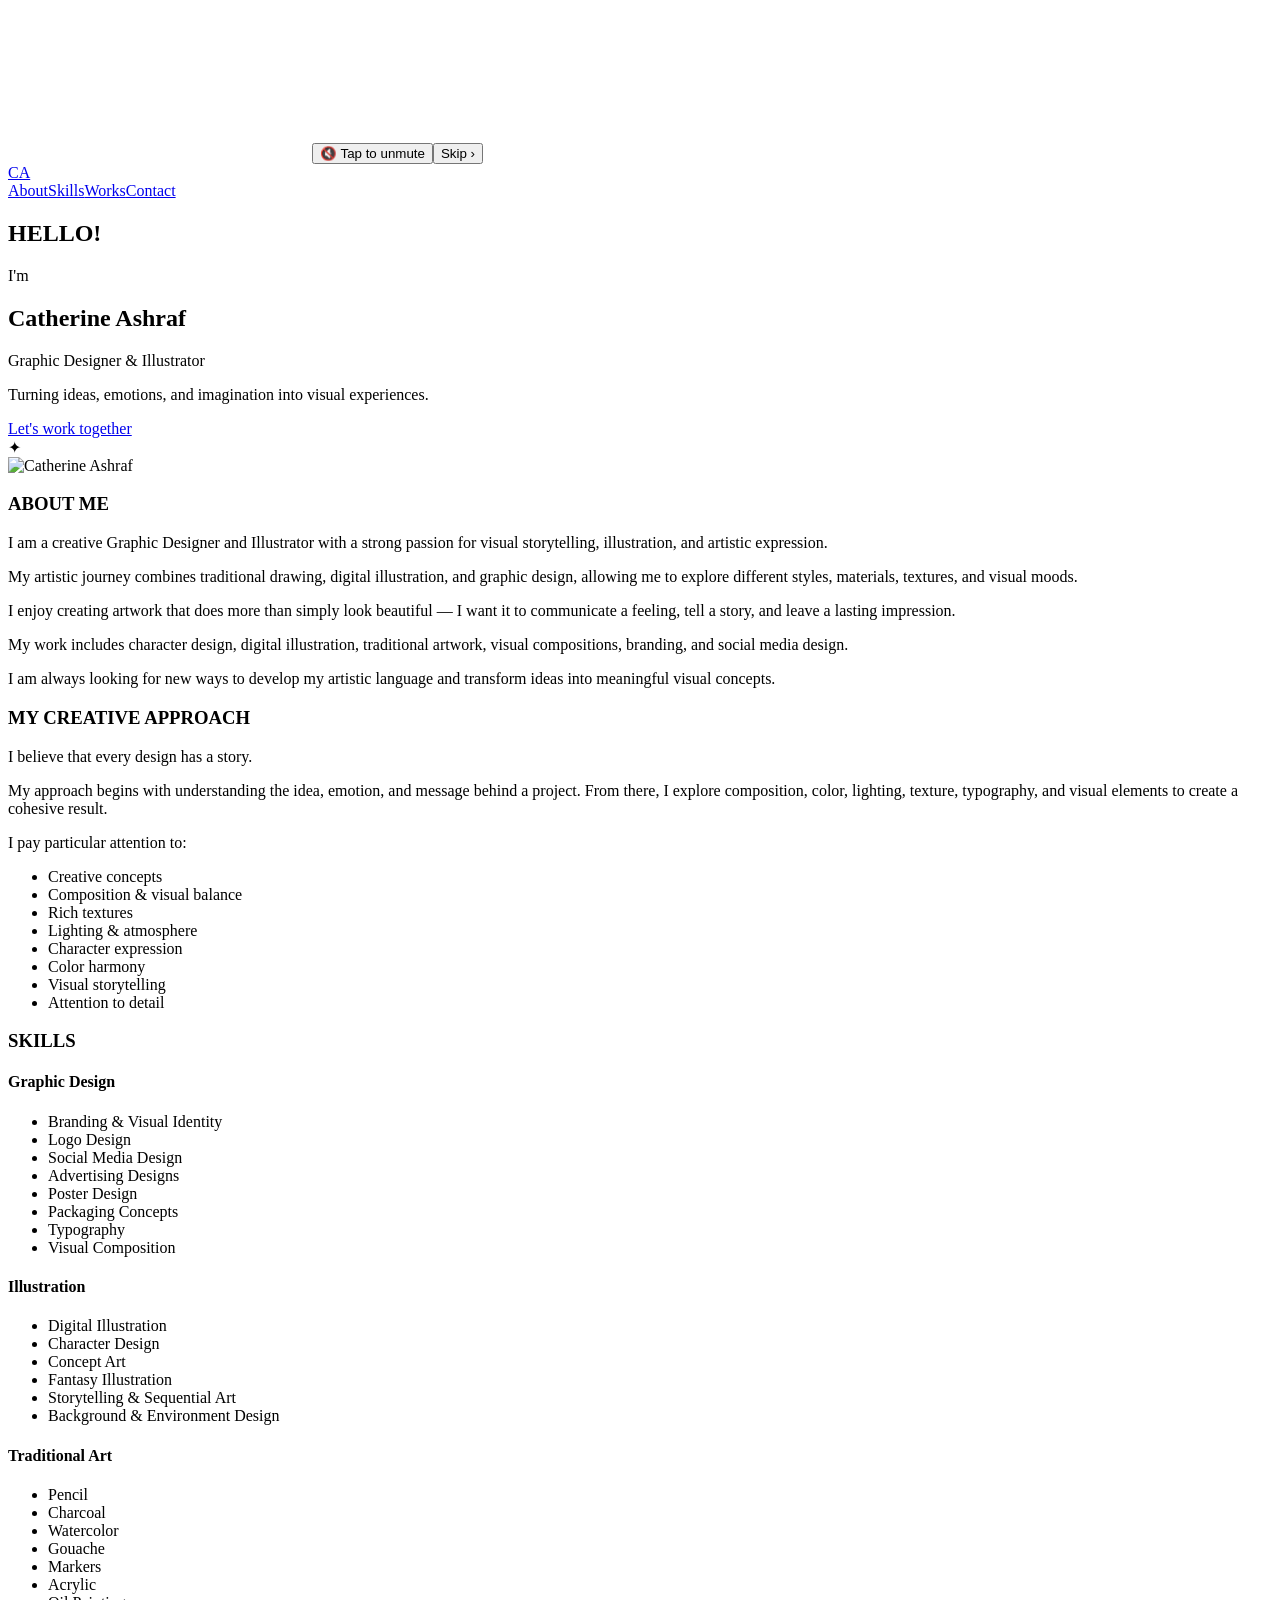
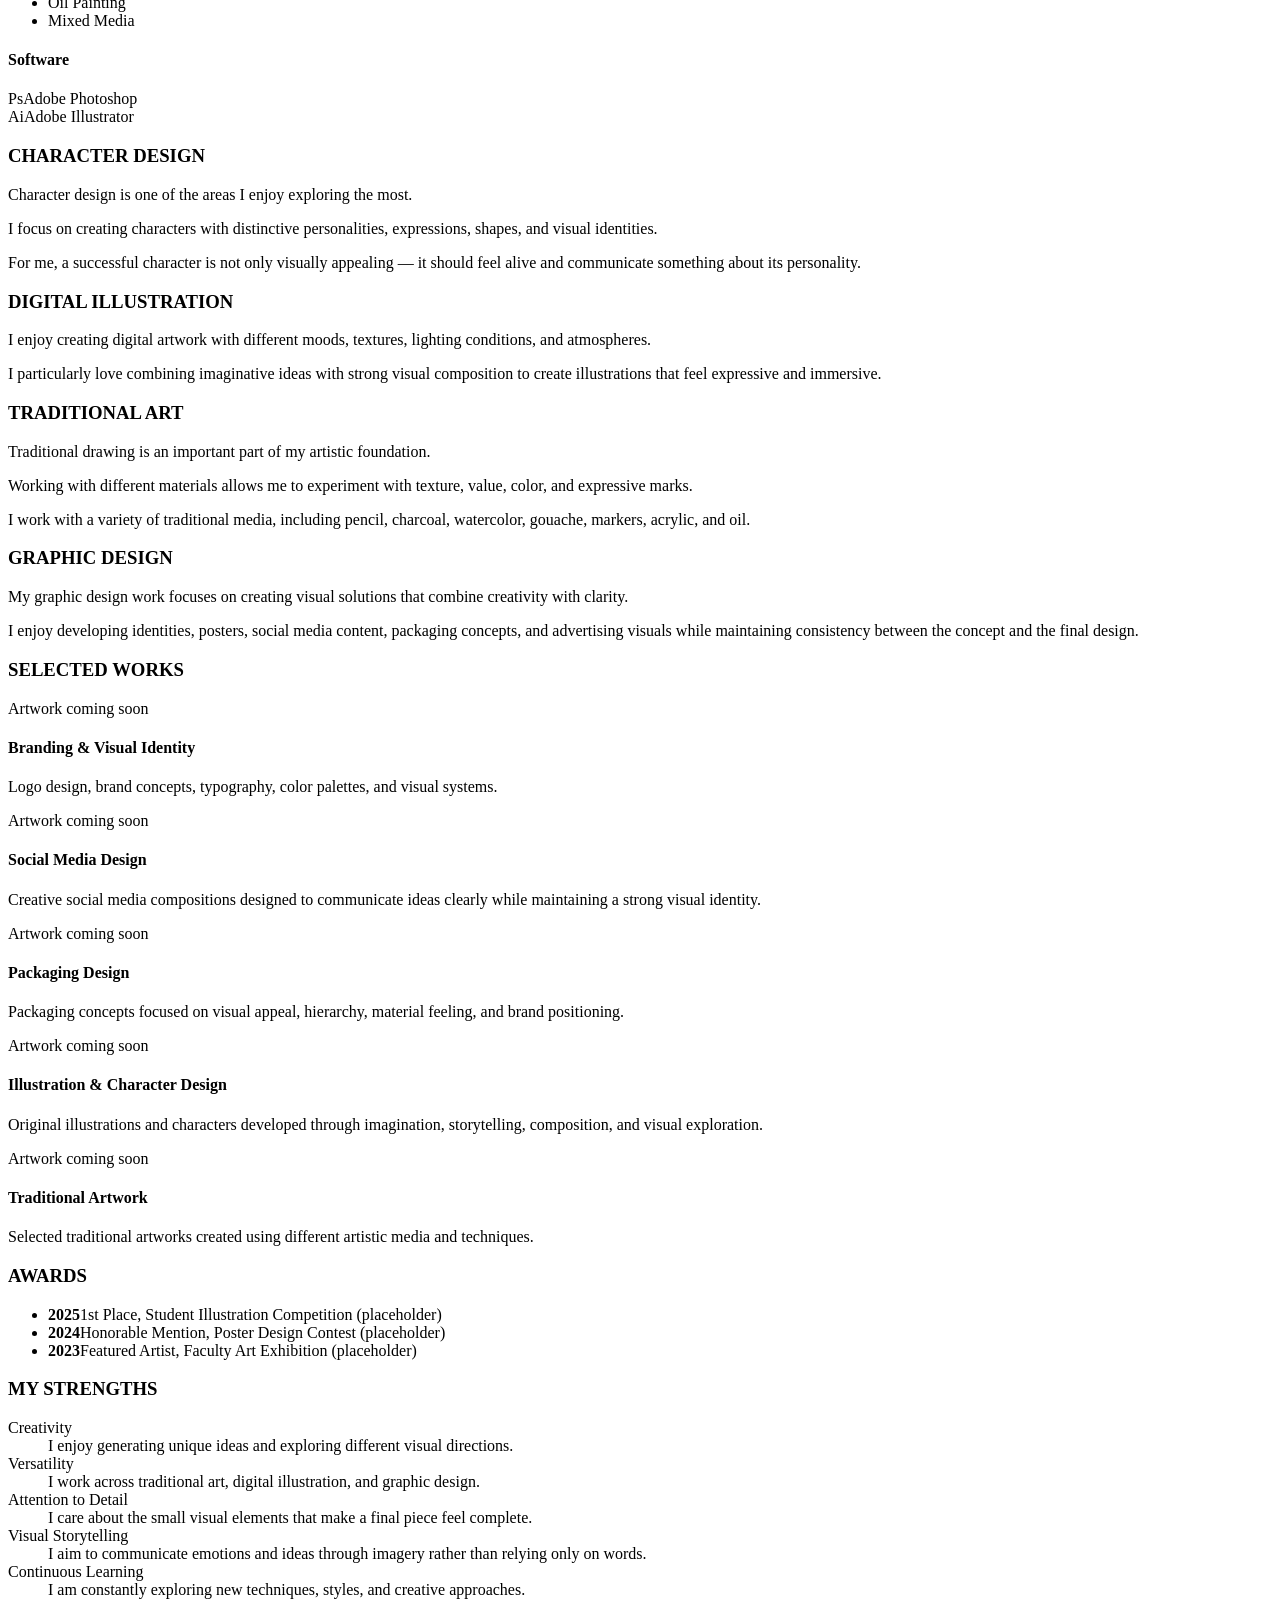
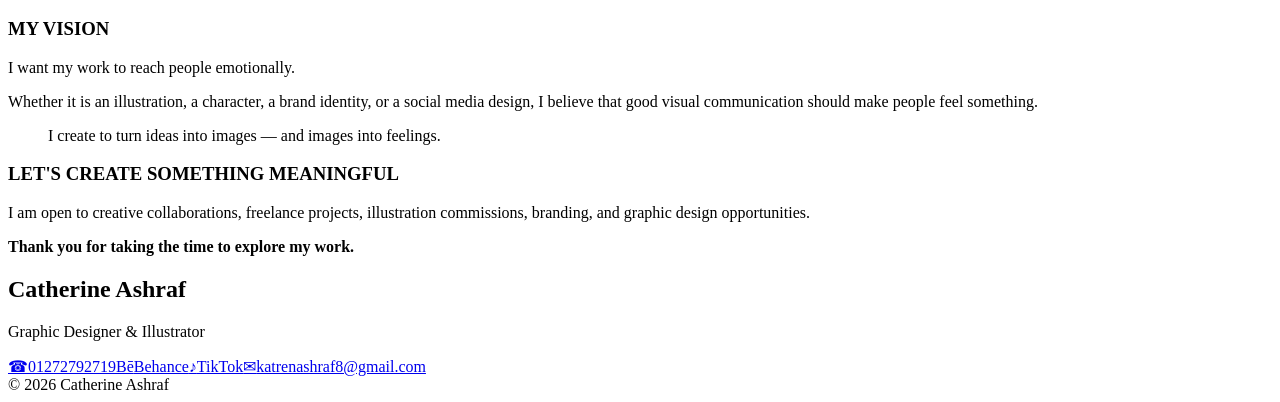
==== index.html @ 5f342021 "Add index.html" ====
<!DOCTYPE html><html lang="en"><head><meta charset="UTF-8"><meta name="viewport" content="width=device-width,initial-scale=1">
<title>Catherine Ashraf — Graphic Designer & Illustrator</title>
<link rel="preconnect" href="https://fonts.googleapis.com"><link href="https://fonts.googleapis.com/css2?family=Italiana&family=Great+Vibes&family=Poppins:wght@300;400;500;600&display=swap" rel="stylesheet">
<link rel="stylesheet" href="style.css"></head><body class="intro-on">
<div id="intro"><video id="introVideo" src="assets/intro.mp4" autoplay muted playsinline preload="auto"></video>
<button id="unmute" class="ibtn">🔇 Tap to unmute</button><button id="skip" class="ibtn">Skip ›</button></div>
<header class="nav"><a href="#home" class="logo">CA</a><nav><a href="#about">About</a><a href="#skills">Skills</a><a href="#works">Works</a><a href="#contact">Contact</a></nav></header>
<section id="home" class="hero"><div class="hero-text reveal"><h1 class="hello">HELLO!</h1><p class="im">I'm</p><h2 class="script">Catherine Ashraf</h2><p class="role">Graphic Designer &amp; Illustrator</p><p class="tag">Turning ideas, emotions, and imagination into visual experiences.</p><a href="#contact" class="pill-btn">Let's work together</a></div>
<div class="hero-art reveal"><div class="arches"><span></span><span></span><span></span><span></span><span></span><span></span></div><span class="star">✦</span><div class="photo"><img src="assets/photo.jpg" alt="Catherine Ashraf"></div><div class="dice d1"><i></i><i></i><i></i></div><div class="dice d2"><i></i><i></i></div></div></section>
<section id="about" class="sec two"><div class="reveal"><h3 class="pill">ABOUT ME</h3><p>I am a creative Graphic Designer and Illustrator with a strong passion for visual storytelling, illustration, and artistic expression.</p><p>My artistic journey combines traditional drawing, digital illustration, and graphic design, allowing me to explore different styles, materials, textures, and visual moods.</p><p>I enjoy creating artwork that does more than simply look beautiful — I want it to communicate a feeling, tell a story, and leave a lasting impression.</p><p>My work includes character design, digital illustration, traditional artwork, visual compositions, branding, and social media design.</p><p>I am always looking for new ways to develop my artistic language and transform ideas into meaningful visual concepts.</p></div>
<div class="reveal"><h3 class="pill">MY CREATIVE APPROACH</h3><p class="lead">I believe that every design has a story.</p><p>My approach begins with understanding the idea, emotion, and message behind a project. From there, I explore composition, color, lighting, texture, typography, and visual elements to create a cohesive result.</p><p>I pay particular attention to:</p><ul class="chips"><li>Creative concepts</li><li>Composition &amp; visual balance</li><li>Rich textures</li><li>Lighting &amp; atmosphere</li><li>Character expression</li><li>Color harmony</li><li>Visual storytelling</li><li>Attention to detail</li></ul></div></section>
<section id="skills" class="sec"><h3 class="pill center reveal">SKILLS</h3><div class="grid4">
<div class="card reveal"><h4>Graphic Design</h4><ul><li>Branding &amp; Visual Identity</li><li>Logo Design</li><li>Social Media Design</li><li>Advertising Designs</li><li>Poster Design</li><li>Packaging Concepts</li><li>Typography</li><li>Visual Composition</li></ul></div>
<div class="card reveal"><h4>Illustration</h4><ul><li>Digital Illustration</li><li>Character Design</li><li>Concept Art</li><li>Fantasy Illustration</li><li>Storytelling &amp; Sequential Art</li><li>Background &amp; Environment Design</li></ul></div>
<div class="card reveal"><h4>Traditional Art</h4><ul><li>Pencil</li><li>Charcoal</li><li>Watercolor</li><li>Gouache</li><li>Markers</li><li>Acrylic</li><li>Oil Painting</li><li>Mixed Media</li></ul></div>
<div class="card reveal"><h4>Software</h4><div class="sw"><span class="badge ps">Ps</span><span>Adobe Photoshop</span></div><div class="sw"><span class="badge ai">Ai</span><span>Adobe Illustrator</span></div></div></div></section>
<section class="sec grid2">
<div class="reveal"><h3 class="pill">CHARACTER DESIGN</h3><p>Character design is one of the areas I enjoy exploring the most.</p><p>I focus on creating characters with distinctive personalities, expressions, shapes, and visual identities.</p><p>For me, a successful character is not only visually appealing — it should feel alive and communicate something about its personality.</p></div>
<div class="reveal"><h3 class="pill">DIGITAL ILLUSTRATION</h3><p>I enjoy creating digital artwork with different moods, textures, lighting conditions, and atmospheres.</p><p>I particularly love combining imaginative ideas with strong visual composition to create illustrations that feel expressive and immersive.</p></div>
<div class="reveal"><h3 class="pill">TRADITIONAL ART</h3><p>Traditional drawing is an important part of my artistic foundation.</p><p>Working with different materials allows me to experiment with texture, value, color, and expressive marks.</p><p>I work with a variety of traditional media, including pencil, charcoal, watercolor, gouache, markers, acrylic, and oil.</p></div>
<div class="reveal"><h3 class="pill">GRAPHIC DESIGN</h3><p>My graphic design work focuses on creating visual solutions that combine creativity with clarity.</p><p>I enjoy developing identities, posters, social media content, packaging concepts, and advertising visuals while maintaining consistency between the concept and the final design.</p></div></section>
<section id="works" class="sec"><h3 class="pill center reveal">SELECTED WORKS</h3><!-- Artwork tiles are placeholders: replace .art divs with real images --><div class="works">
<article class="work reveal"><div class="art a1"><span>Artwork coming soon</span></div><h4>Branding &amp; Visual Identity</h4><p>Logo design, brand concepts, typography, color palettes, and visual systems.</p></article>
<article class="work reveal"><div class="art a2"><span>Artwork coming soon</span></div><h4>Social Media Design</h4><p>Creative social media compositions designed to communicate ideas clearly while maintaining a strong visual identity.</p></article>
<article class="work reveal"><div class="art a3"><span>Artwork coming soon</span></div><h4>Packaging Design</h4><p>Packaging concepts focused on visual appeal, hierarchy, material feeling, and brand positioning.</p></article>
<article class="work reveal"><div class="art a4"><span>Artwork coming soon</span></div><h4>Illustration &amp; Character Design</h4><p>Original illustrations and characters developed through imagination, storytelling, composition, and visual exploration.</p></article>
<article class="work reveal"><div class="art a5"><span>Artwork coming soon</span></div><h4>Traditional Artwork</h4><p>Selected traditional artworks created using different artistic media and techniques.</p></article></div></section>
<section class="sec grid2">
<div class="reveal"><h3 class="pill">AWARDS</h3><!-- PLACEHOLDER awards: dummy data, replace with real entries --><ul class="timeline"><li><b>2025</b><span>1st Place, Student Illustration Competition (placeholder)</span></li><li><b>2024</b><span>Honorable Mention, Poster Design Contest (placeholder)</span></li><li><b>2023</b><span>Featured Artist, Faculty Art Exhibition (placeholder)</span></li></ul></div>
<div class="reveal"><h3 class="pill">MY STRENGTHS</h3><dl class="str"><dt>Creativity</dt><dd>I enjoy generating unique ideas and exploring different visual directions.</dd><dt>Versatility</dt><dd>I work across traditional art, digital illustration, and graphic design.</dd><dt>Attention to Detail</dt><dd>I care about the small visual elements that make a final piece feel complete.</dd><dt>Visual Storytelling</dt><dd>I aim to communicate emotions and ideas through imagery rather than relying only on words.</dd><dt>Continuous Learning</dt><dd>I am constantly exploring new techniques, styles, and creative approaches.</dd></dl></div></section>
<section class="sec vision reveal"><h3 class="pill center">MY VISION</h3><p>I want my work to reach people emotionally.</p><p>Whether it is an illustration, a character, a brand identity, or a social media design, I believe that good visual communication should make people feel something.</p><blockquote>I create to turn ideas into images — and images into feelings.</blockquote></section>
<section id="contact" class="sec contact reveal"><h3 class="pill center">LET'S CREATE SOMETHING MEANINGFUL</h3><p>I am open to creative collaborations, freelance projects, illustration commissions, branding, and graphic design opportunities.</p><p><strong>Thank you for taking the time to explore my work.</strong></p><h2 class="script">Catherine Ashraf</h2><p class="role">Graphic Designer &amp; Illustrator</p>
<div class="contacts"><a href="tel:+201272792719"><span class="ic">☎</span>01272792719</a><a href="https://www.behance.net/catherineashraf" target="_blank" rel="noopener"><span class="ic">Bē</span>Behance</a><a href="https://www.tiktok.com/@katrenasharf?_r=1&amp;_t=ZS-9AwYZiNX812" target="_blank" rel="noopener"><span class="ic">♪</span>TikTok</a><a href="mailto:katrenashraf8@gmail.com"><span class="ic">✉</span>katrenashraf8@gmail.com</a></div></section>
<footer>© 2026 Catherine Ashraf</footer><script src="script.js"></script></body></html>
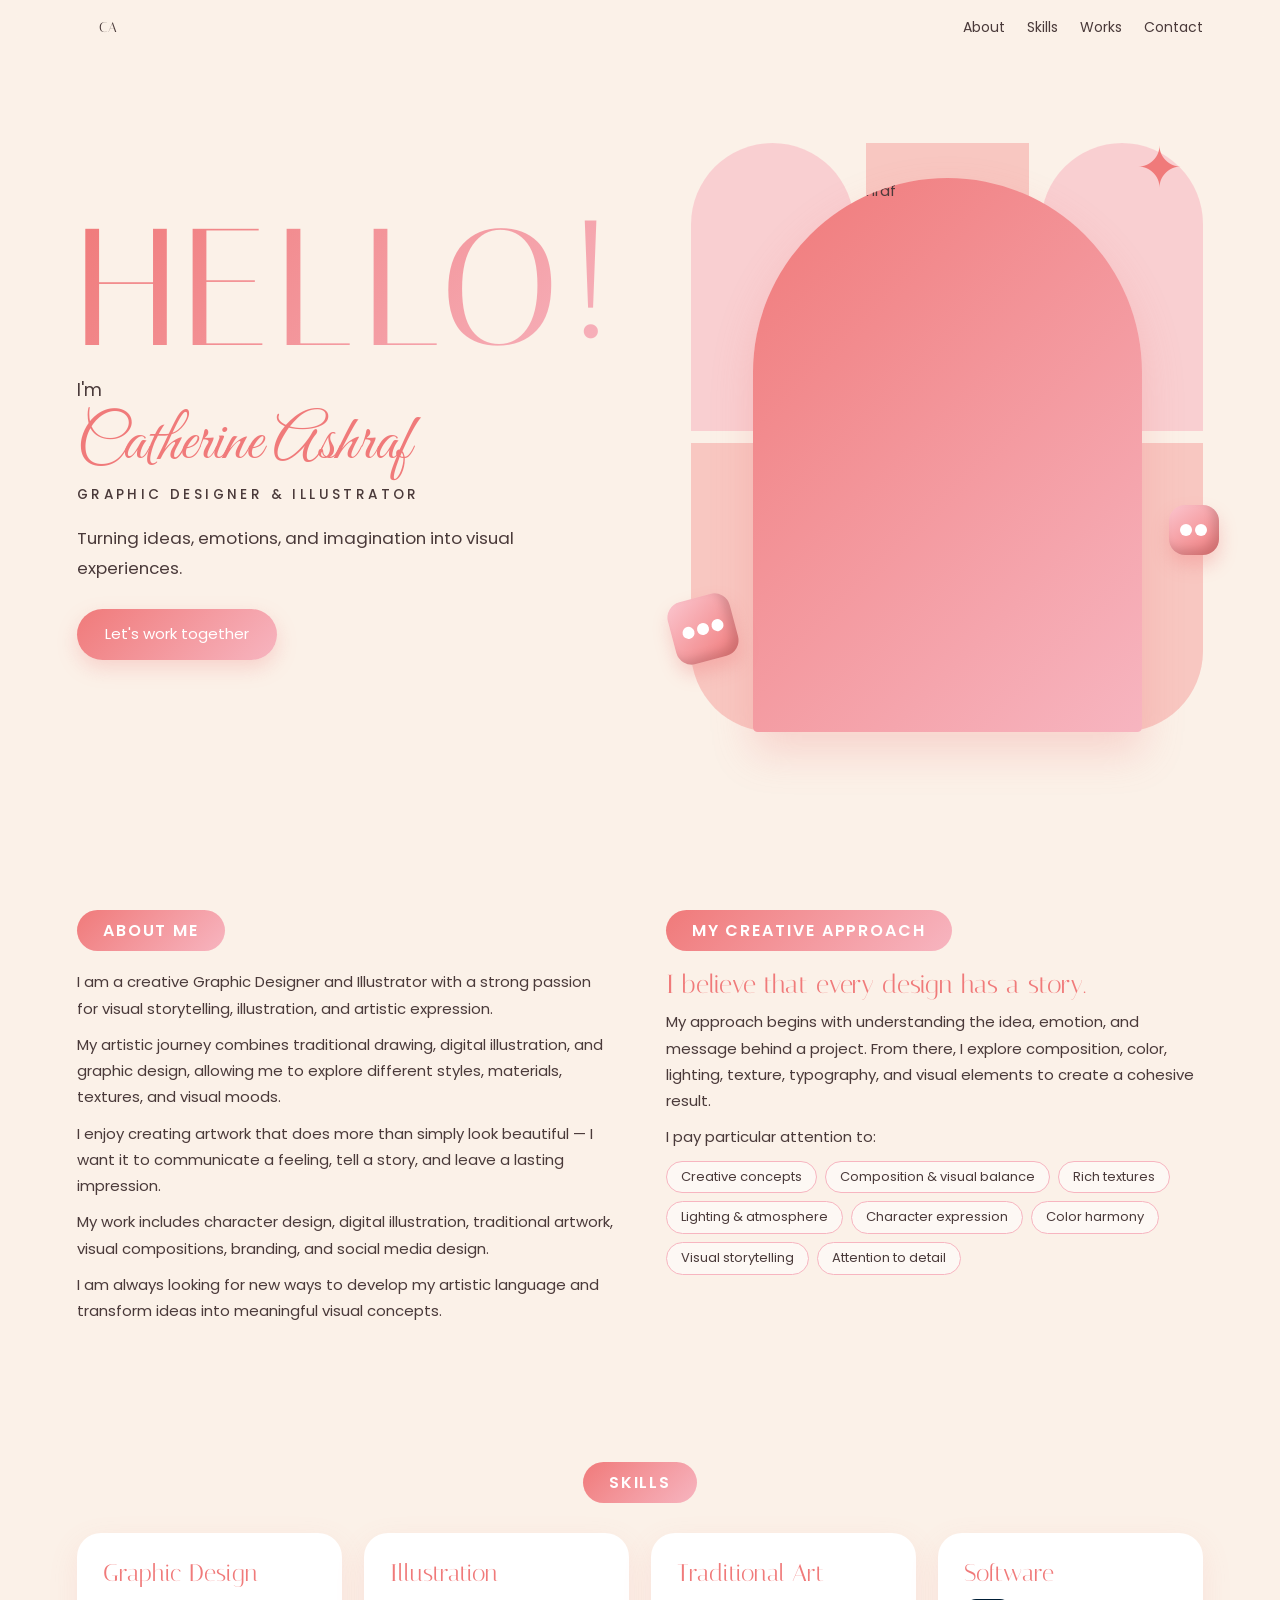
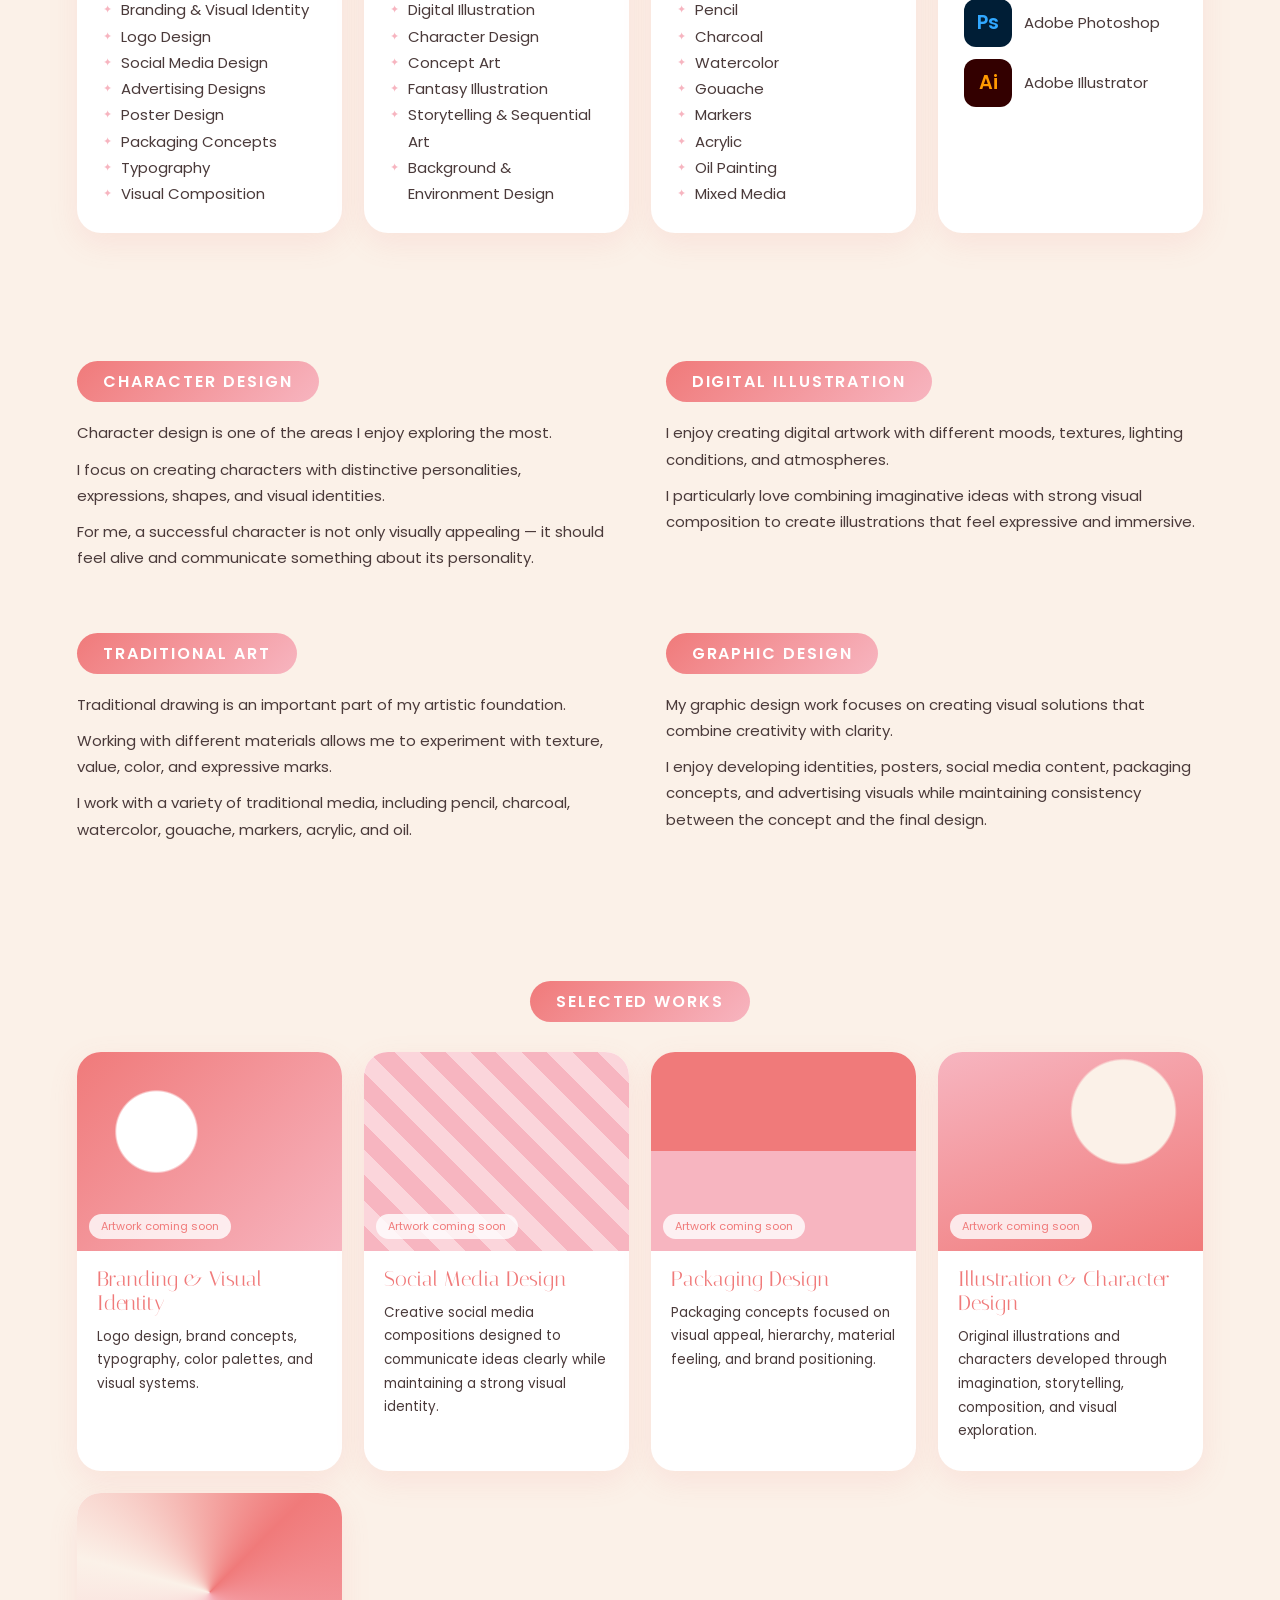
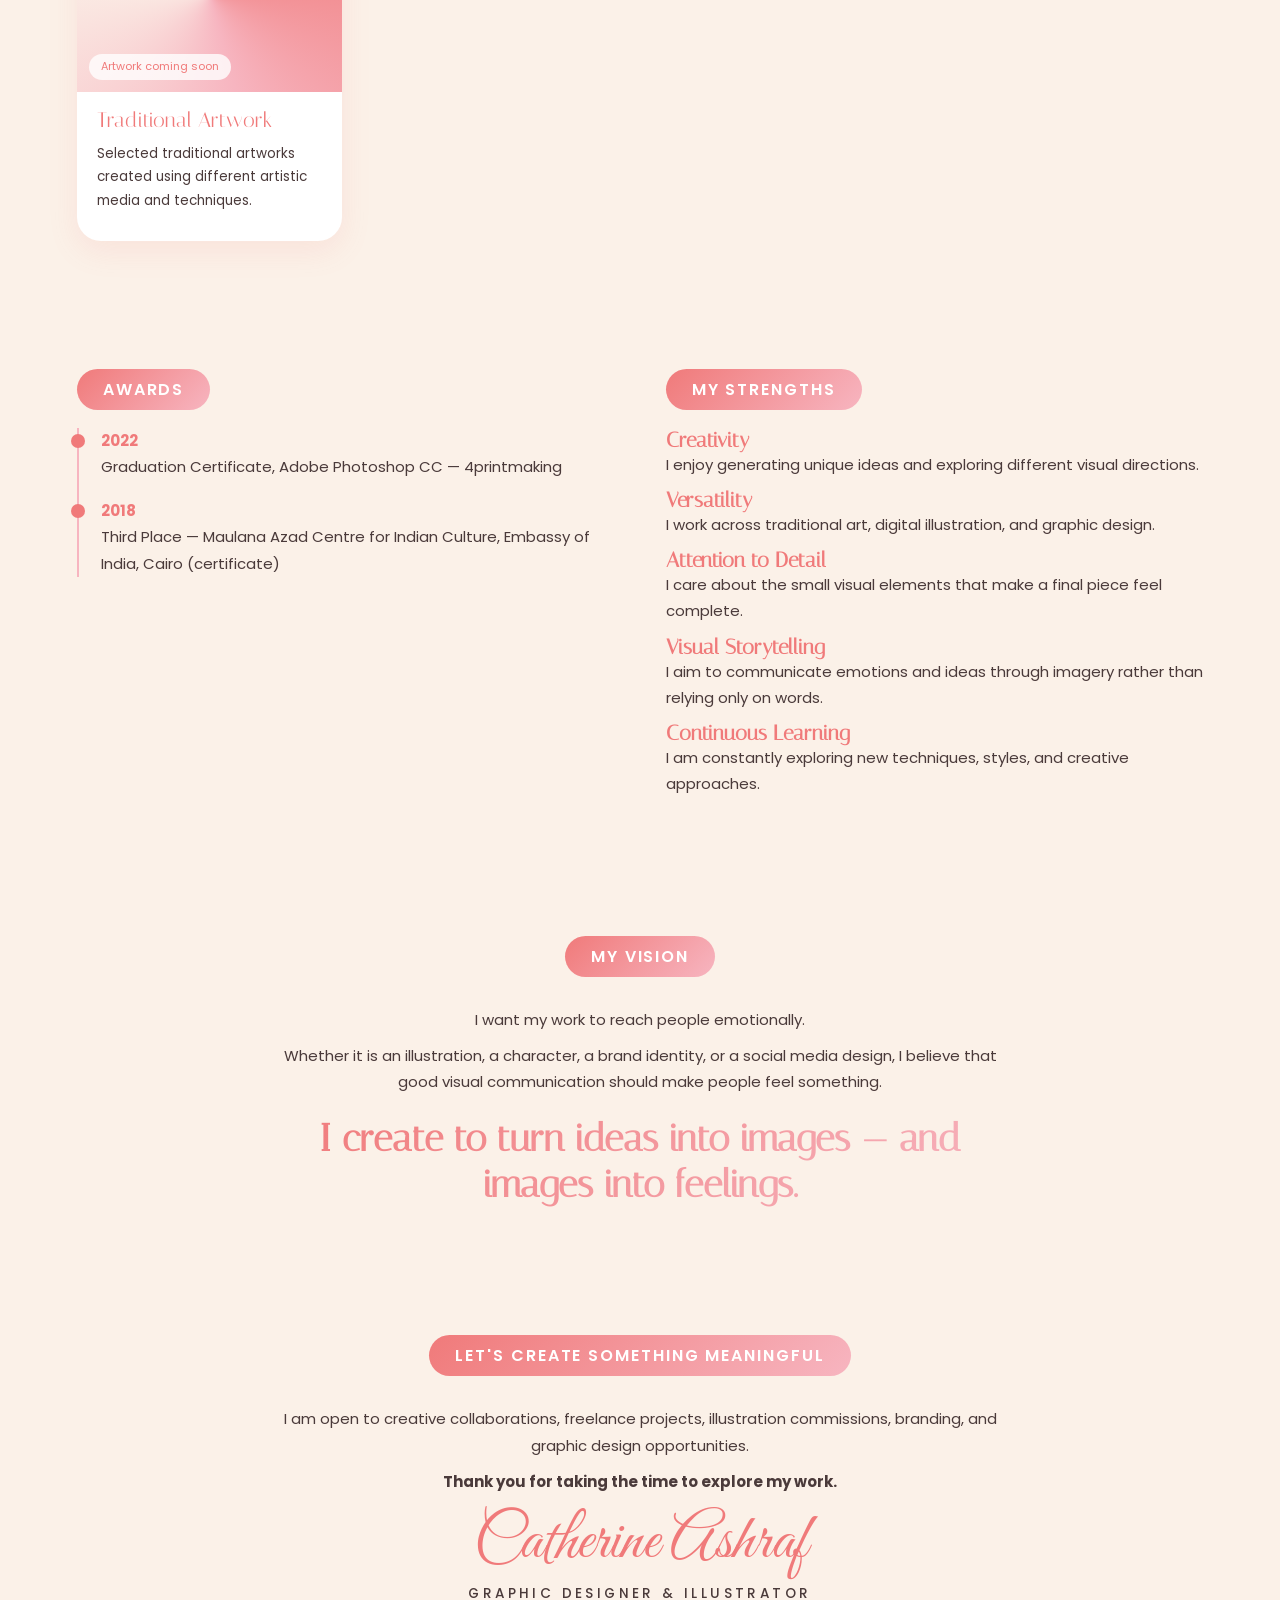
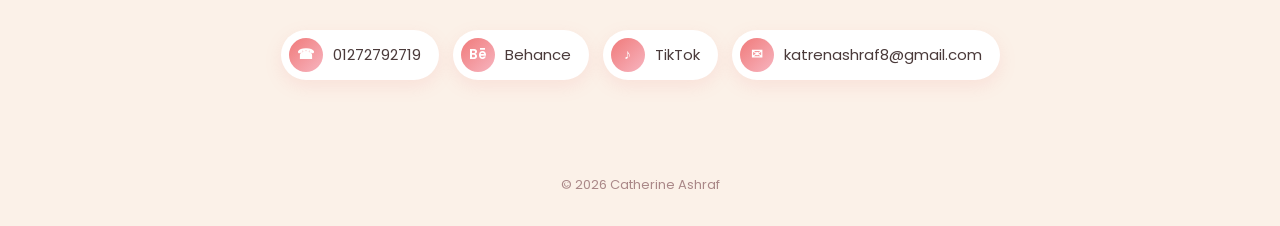
==== commit c4beed1c: "Use cutout photo; add real awards" ====
--- a/index.html
+++ b/index.html
@@ -6,7 +6,7 @@
 <button id="unmute" class="ibtn">🔇 Tap to unmute</button><button id="skip" class="ibtn">Skip ›</button></div>
 <header class="nav"><a href="#home" class="logo">CA</a><nav><a href="#about">About</a><a href="#skills">Skills</a><a href="#works">Works</a><a href="#contact">Contact</a></nav></header>
 <section id="home" class="hero"><div class="hero-text reveal"><h1 class="hello">HELLO!</h1><p class="im">I'm</p><h2 class="script">Catherine Ashraf</h2><p class="role">Graphic Designer &amp; Illustrator</p><p class="tag">Turning ideas, emotions, and imagination into visual experiences.</p><a href="#contact" class="pill-btn">Let's work together</a></div>
-<div class="hero-art reveal"><div class="arches"><span></span><span></span><span></span><span></span><span></span><span></span></div><span class="star">✦</span><div class="photo"><img src="assets/photo.jpg" alt="Catherine Ashraf"></div><div class="dice d1"><i></i><i></i><i></i></div><div class="dice d2"><i></i><i></i></div></div></section>
+<div class="hero-art reveal"><div class="arches"><span></span><span></span><span></span><span></span><span></span><span></span></div><span class="star">✦</span><div class="photo"><img src="assets/photo.webp" alt="Catherine Ashraf"></div><div class="dice d1"><i></i><i></i><i></i></div><div class="dice d2"><i></i><i></i></div></div></section>
 <section id="about" class="sec two"><div class="reveal"><h3 class="pill">ABOUT ME</h3><p>I am a creative Graphic Designer and Illustrator with a strong passion for visual storytelling, illustration, and artistic expression.</p><p>My artistic journey combines traditional drawing, digital illustration, and graphic design, allowing me to explore different styles, materials, textures, and visual moods.</p><p>I enjoy creating artwork that does more than simply look beautiful — I want it to communicate a feeling, tell a story, and leave a lasting impression.</p><p>My work includes character design, digital illustration, traditional artwork, visual compositions, branding, and social media design.</p><p>I am always looking for new ways to develop my artistic language and transform ideas into meaningful visual concepts.</p></div>
 <div class="reveal"><h3 class="pill">MY CREATIVE APPROACH</h3><p class="lead">I believe that every design has a story.</p><p>My approach begins with understanding the idea, emotion, and message behind a project. From there, I explore composition, color, lighting, texture, typography, and visual elements to create a cohesive result.</p><p>I pay particular attention to:</p><ul class="chips"><li>Creative concepts</li><li>Composition &amp; visual balance</li><li>Rich textures</li><li>Lighting &amp; atmosphere</li><li>Character expression</li><li>Color harmony</li><li>Visual storytelling</li><li>Attention to detail</li></ul></div></section>
 <section id="skills" class="sec"><h3 class="pill center reveal">SKILLS</h3><div class="grid4">
@@ -26,7 +26,7 @@
 <article class="work reveal"><div class="art a4"><span>Artwork coming soon</span></div><h4>Illustration &amp; Character Design</h4><p>Original illustrations and characters developed through imagination, storytelling, composition, and visual exploration.</p></article>
 <article class="work reveal"><div class="art a5"><span>Artwork coming soon</span></div><h4>Traditional Artwork</h4><p>Selected traditional artworks created using different artistic media and techniques.</p></article></div></section>
 <section class="sec grid2">
-<div class="reveal"><h3 class="pill">AWARDS</h3><!-- PLACEHOLDER awards: dummy data, replace with real entries --><ul class="timeline"><li><b>2025</b><span>1st Place, Student Illustration Competition (placeholder)</span></li><li><b>2024</b><span>Honorable Mention, Poster Design Contest (placeholder)</span></li><li><b>2023</b><span>Featured Artist, Faculty Art Exhibition (placeholder)</span></li></ul></div>
+<div class="reveal"><h3 class="pill">AWARDS</h3><ul class="timeline"><li><b>2022</b><span>Graduation Certificate, Adobe Photoshop CC — 4printmaking</span></li><li><b>2018</b><span>Third Place — Maulana Azad Centre for Indian Culture, Embassy of India, Cairo (certificate)</span></li></ul></div>
 <div class="reveal"><h3 class="pill">MY STRENGTHS</h3><dl class="str"><dt>Creativity</dt><dd>I enjoy generating unique ideas and exploring different visual directions.</dd><dt>Versatility</dt><dd>I work across traditional art, digital illustration, and graphic design.</dd><dt>Attention to Detail</dt><dd>I care about the small visual elements that make a final piece feel complete.</dd><dt>Visual Storytelling</dt><dd>I aim to communicate emotions and ideas through imagery rather than relying only on words.</dd><dt>Continuous Learning</dt><dd>I am constantly exploring new techniques, styles, and creative approaches.</dd></dl></div></section>
 <section class="sec vision reveal"><h3 class="pill center">MY VISION</h3><p>I want my work to reach people emotionally.</p><p>Whether it is an illustration, a character, a brand identity, or a social media design, I believe that good visual communication should make people feel something.</p><blockquote>I create to turn ideas into images — and images into feelings.</blockquote></section>
 <section id="contact" class="sec contact reveal"><h3 class="pill center">LET'S CREATE SOMETHING MEANINGFUL</h3><p>I am open to creative collaborations, freelance projects, illustration commissions, branding, and graphic design opportunities.</p><p><strong>Thank you for taking the time to explore my work.</strong></p><h2 class="script">Catherine Ashraf</h2><p class="role">Graphic Designer &amp; Illustrator</p>
--- a/style.css
+++ b/style.css
@@ -0,0 +1,48 @@
+:root{--cream:#FBF1E8;--coral:#F07A7A;--pink:#F7B5C0;--ink:#4a3a3a;--g:linear-gradient(135deg,#F07A7A,#F7B5C0)}
+*{box-sizing:border-box;margin:0;padding:0}html{scroll-behavior:smooth}
+body{font-family:Poppins,sans-serif;background:var(--cream);color:var(--ink);font-size:15px;line-height:1.75;overflow-x:hidden}
+body.intro-on{overflow:hidden}
+#intro{position:fixed;inset:0;background:#000;z-index:100;transition:opacity .9s}#intro.hide{opacity:0;pointer-events:none}
+#intro video{width:100%;height:100%;object-fit:cover}
+.ibtn{position:absolute;bottom:28px;padding:10px 22px;border:0;border-radius:50px;background:rgba(255,255,255,.85);font:500 14px Poppins;cursor:pointer;color:var(--coral)}#skip{right:28px}#unmute{left:28px}
+.nav{position:sticky;top:0;z-index:10;display:flex;justify-content:space-between;align-items:center;padding:14px 6vw;background:rgba(251,241,232,.85);backdrop-filter:blur(8px)}
+.logo{font:2rem Italiana,serif;color:var(--coral);text-decoration:none}.nav a{color:var(--ink);text-decoration:none;margin-left:22px;font-size:14px}.nav nav a:hover{color:var(--coral)}
+.hero{display:grid;grid-template-columns:1.1fr 1fr;gap:4vw;align-items:center;padding:4vw 6vw 6vw;min-height:88vh}
+.hello{font:clamp(5rem,13vw,11rem)/.9 Italiana,serif;background:var(--g);-webkit-background-clip:text;background-clip:text;color:transparent;letter-spacing:.04em}
+.im{font-size:1.1rem;margin-top:10px}.script{font:clamp(2.6rem,5vw,4rem) 'Great Vibes',cursive;color:var(--coral);line-height:1.2}
+.role{text-transform:uppercase;letter-spacing:.25em;font-size:.85rem;font-weight:500}.tag{margin:18px 0 26px;font-size:1.05rem;max-width:480px}
+.pill-btn{display:inline-block;padding:12px 28px;border-radius:50px;background:var(--g);color:#fff;text-decoration:none;box-shadow:0 8px 20px #f07a7a44;transition:transform .3s}.pill-btn:hover{transform:translateY(-3px)}
+.hero-art{position:relative;aspect-ratio:1/1.15;max-width:520px;width:100%;justify-self:center}
+.arches{position:absolute;inset:0;display:grid;grid-template-columns:repeat(3,1fr);grid-template-rows:repeat(2,1fr);gap:12px}
+.arches span{background:var(--pink);opacity:.55;border-radius:999px 999px 0 0}.arches span:nth-child(even){border-radius:0 0 999px 999px;background:var(--coral);opacity:.35}
+.photo{position:absolute;left:12%;right:12%;top:6%;bottom:0;border-radius:999px 999px 24px 24px;overflow:hidden;background:var(--g);box-shadow:0 20px 40px #f07a7a40}
+.photo img{width:100%;height:100%;object-fit:cover;object-position:center 30%}
+.star{position:absolute;top:-4%;right:4%;font-size:3.5rem;color:var(--coral);animation:tw 2.5s infinite;z-index:2}@keyframes tw{50%{transform:scale(.7) rotate(25deg);opacity:.6}}
+.dice{position:absolute;width:64px;height:64px;border-radius:16px;background:linear-gradient(145deg,#fbc5ce,#F07A7A);box-shadow:inset -6px -6px 10px #0002,0 10px 18px #f07a7a55;display:flex;flex-wrap:wrap;justify-content:space-around;align-content:space-around;padding:10px;animation:fl 4s ease-in-out infinite;z-index:3}
+.dice i{width:12px;height:12px;border-radius:50%;background:#fff}.d1{left:-4%;bottom:12%;transform:rotate(-15deg)}.d2{right:-3%;bottom:30%;width:50px;height:50px;animation-delay:-2s}
+@keyframes fl{50%{translate:0 -14px}}
+.sec{padding:5vw 6vw}.two,.grid2{display:grid;grid-template-columns:1fr 1fr;gap:4vw}
+.pill{display:inline-block;background:var(--g);color:#fff;padding:8px 26px;border-radius:50px;font:600 1rem Poppins;letter-spacing:.12em;margin-bottom:18px}
+.pill.center{display:table;margin:0 auto 30px}.sec p{margin-bottom:10px}.lead{font:1.6rem Italiana,serif;color:var(--coral)}
+.chips{list-style:none;display:flex;flex-wrap:wrap;gap:8px}.chips li{border:1.5px solid var(--pink);border-radius:50px;padding:4px 14px;font-size:13px;background:#fff8}
+.grid4{display:grid;grid-template-columns:repeat(4,1fr);gap:22px}
+.card{background:#fff;border-radius:24px;padding:26px;box-shadow:0 10px 30px #f07a7a1f}.card h4,.work h4{font:1.5rem Italiana,serif;color:var(--coral);margin-bottom:10px}
+.card ul{list-style:none}.card li{padding-left:18px;position:relative}.card li:before{content:"✦";position:absolute;left:0;color:var(--pink);font-size:11px;top:3px}
+.sw{display:flex;align-items:center;gap:12px;margin:12px 0}.badge{width:48px;height:48px;border-radius:12px;display:grid;place-items:center;font-weight:600;font-size:1.2rem}
+.ps{background:#001e36;color:#31a8ff}.ai{background:#330000;color:#ff9a00}
+.works{display:grid;grid-template-columns:repeat(auto-fit,minmax(220px,1fr));gap:22px}
+.work{background:#fff;border-radius:24px;overflow:hidden;box-shadow:0 10px 30px #f07a7a1f;transition:transform .35s}.work:hover{transform:translateY(-8px)}
+.work h4,.work p{padding:0 20px}.work p{font-size:13.5px;padding-bottom:18px}.work h4{margin-top:16px;font-size:1.3rem}
+.art{aspect-ratio:4/3;display:grid;place-items:end start;padding:12px;position:relative}.art span{background:#fffc;border-radius:50px;padding:3px 12px;font-size:11px;color:var(--coral)}
+.a1{background:radial-gradient(circle at 30% 40%,#fff 0 18%,transparent 19%),var(--g)}.a2{background:repeating-linear-gradient(45deg,#F7B5C0 0 18px,#FBD5DB 18px 36px)}
+.a3{background:linear-gradient(#F07A7A 0 50%,#F7B5C0 50%)}.a4{background:radial-gradient(circle at 70% 30%,#FBF1E8 0 22%,transparent 23%),linear-gradient(160deg,#F7B5C0,#F07A7A)}.a5{background:conic-gradient(from 45deg,#F07A7A,#F7B5C0,#FBF1E8,#F07A7A)}
+.timeline{list-style:none;border-left:2px solid var(--pink);padding-left:22px}.timeline li{margin-bottom:18px;position:relative}.timeline li:before{content:"";position:absolute;left:-30px;top:6px;width:14px;height:14px;border-radius:50%;background:var(--coral)}
+.timeline b{display:block;color:var(--coral)}
+.str dt{font:1.3rem Italiana,serif;color:var(--coral);font-weight:700}.str dd{margin-bottom:10px}
+.vision,.contact{text-align:center;max-width:900px;margin:auto}blockquote{font:clamp(1.6rem,3vw,2.4rem) Italiana,serif;font-weight:700;background:var(--g);-webkit-background-clip:text;background-clip:text;color:transparent;margin-top:20px}
+.contacts{display:flex;flex-wrap:wrap;justify-content:center;gap:14px;margin-top:24px}.contacts a{display:flex;align-items:center;gap:10px;background:#fff;padding:8px 18px 8px 8px;border-radius:50px;text-decoration:none;color:var(--ink);box-shadow:0 6px 18px #f07a7a22}
+.ic{width:34px;height:34px;border-radius:50%;background:var(--g);color:#fff;display:grid;place-items:center;font-size:14px;font-weight:600}
+footer{text-align:center;padding:30px;font-size:13px;color:#a88}
+.reveal{opacity:0;transform:translateY(40px);transition:1s cubic-bezier(.2,.7,.2,1)}.reveal.in{opacity:1;transform:none}
+@media(max-width:900px){.hero,.two,.grid2{grid-template-columns:1fr}.grid4{grid-template-columns:1fr 1fr}.hero{text-align:center}.tag{margin-inline:auto}.nav nav{display:none}}
+@media(max-width:560px){.grid4{grid-template-columns:1fr}.sec{padding:12vw 6vw}}
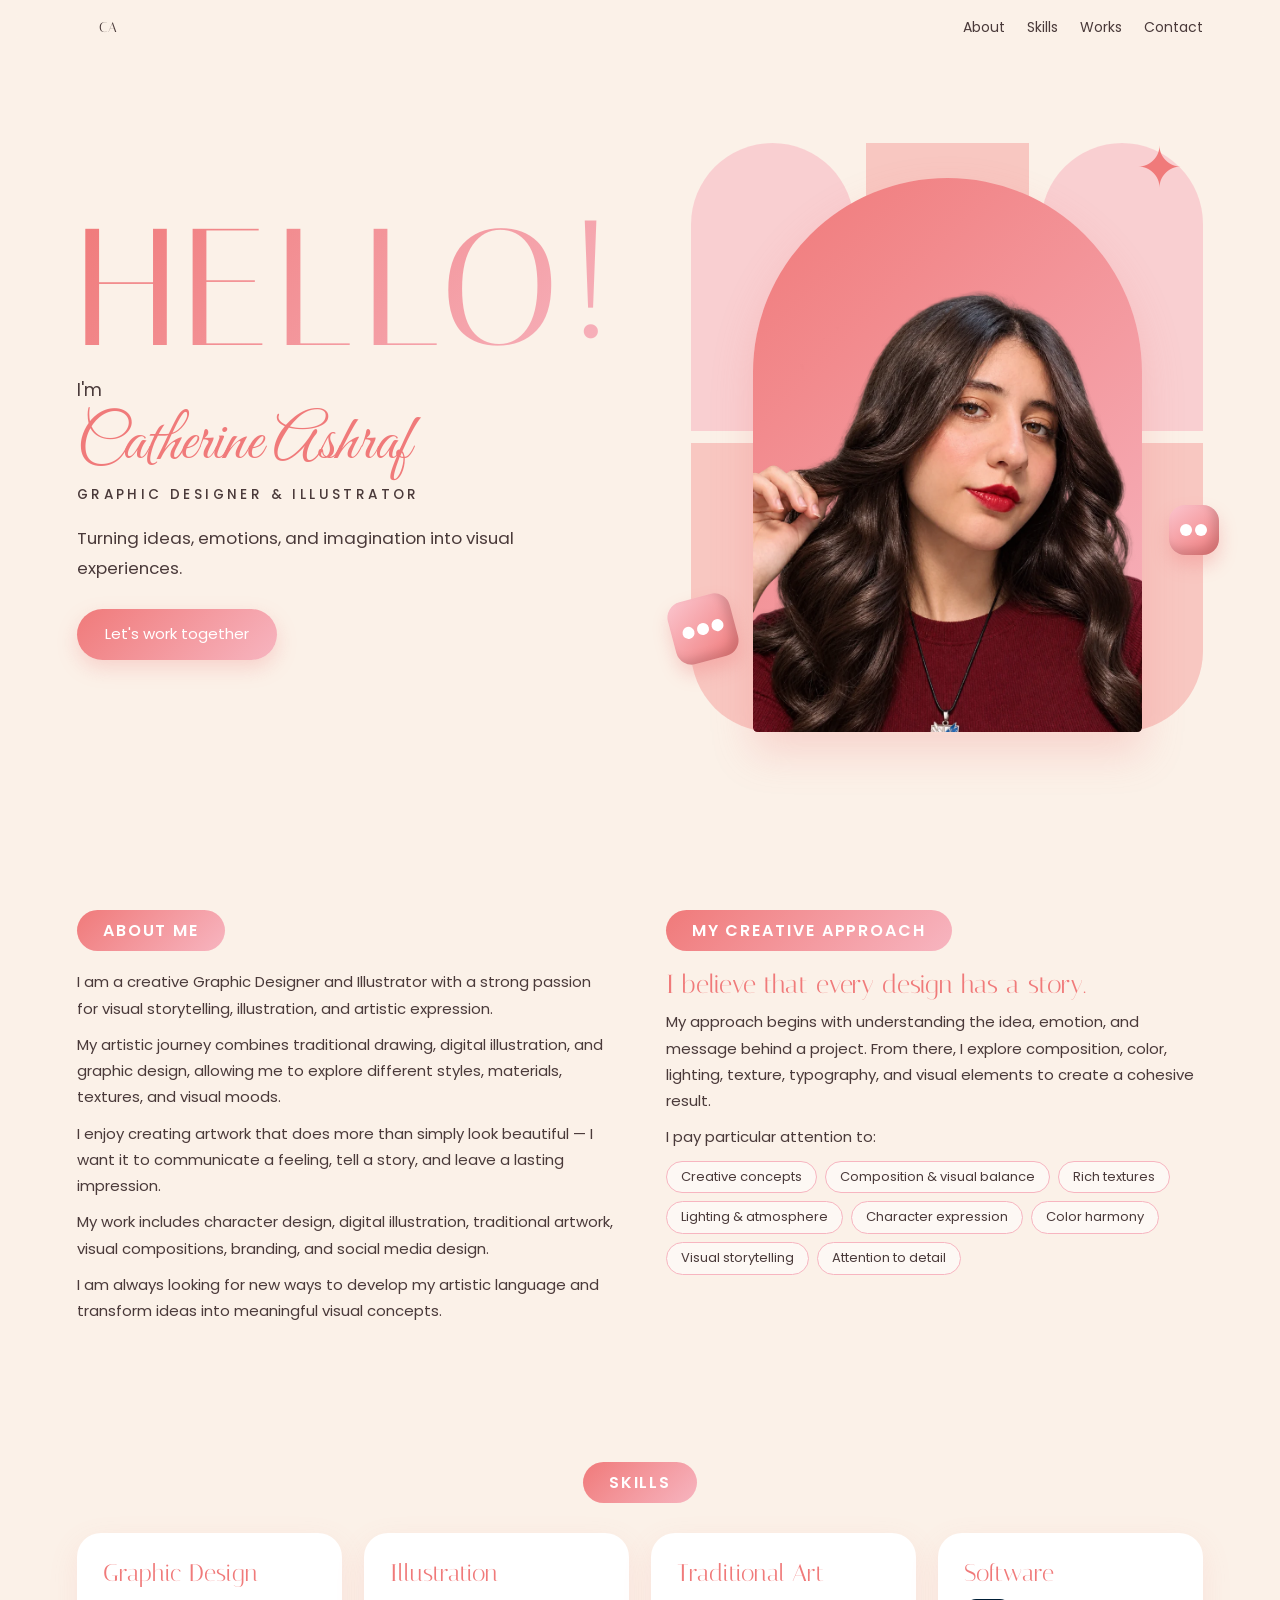
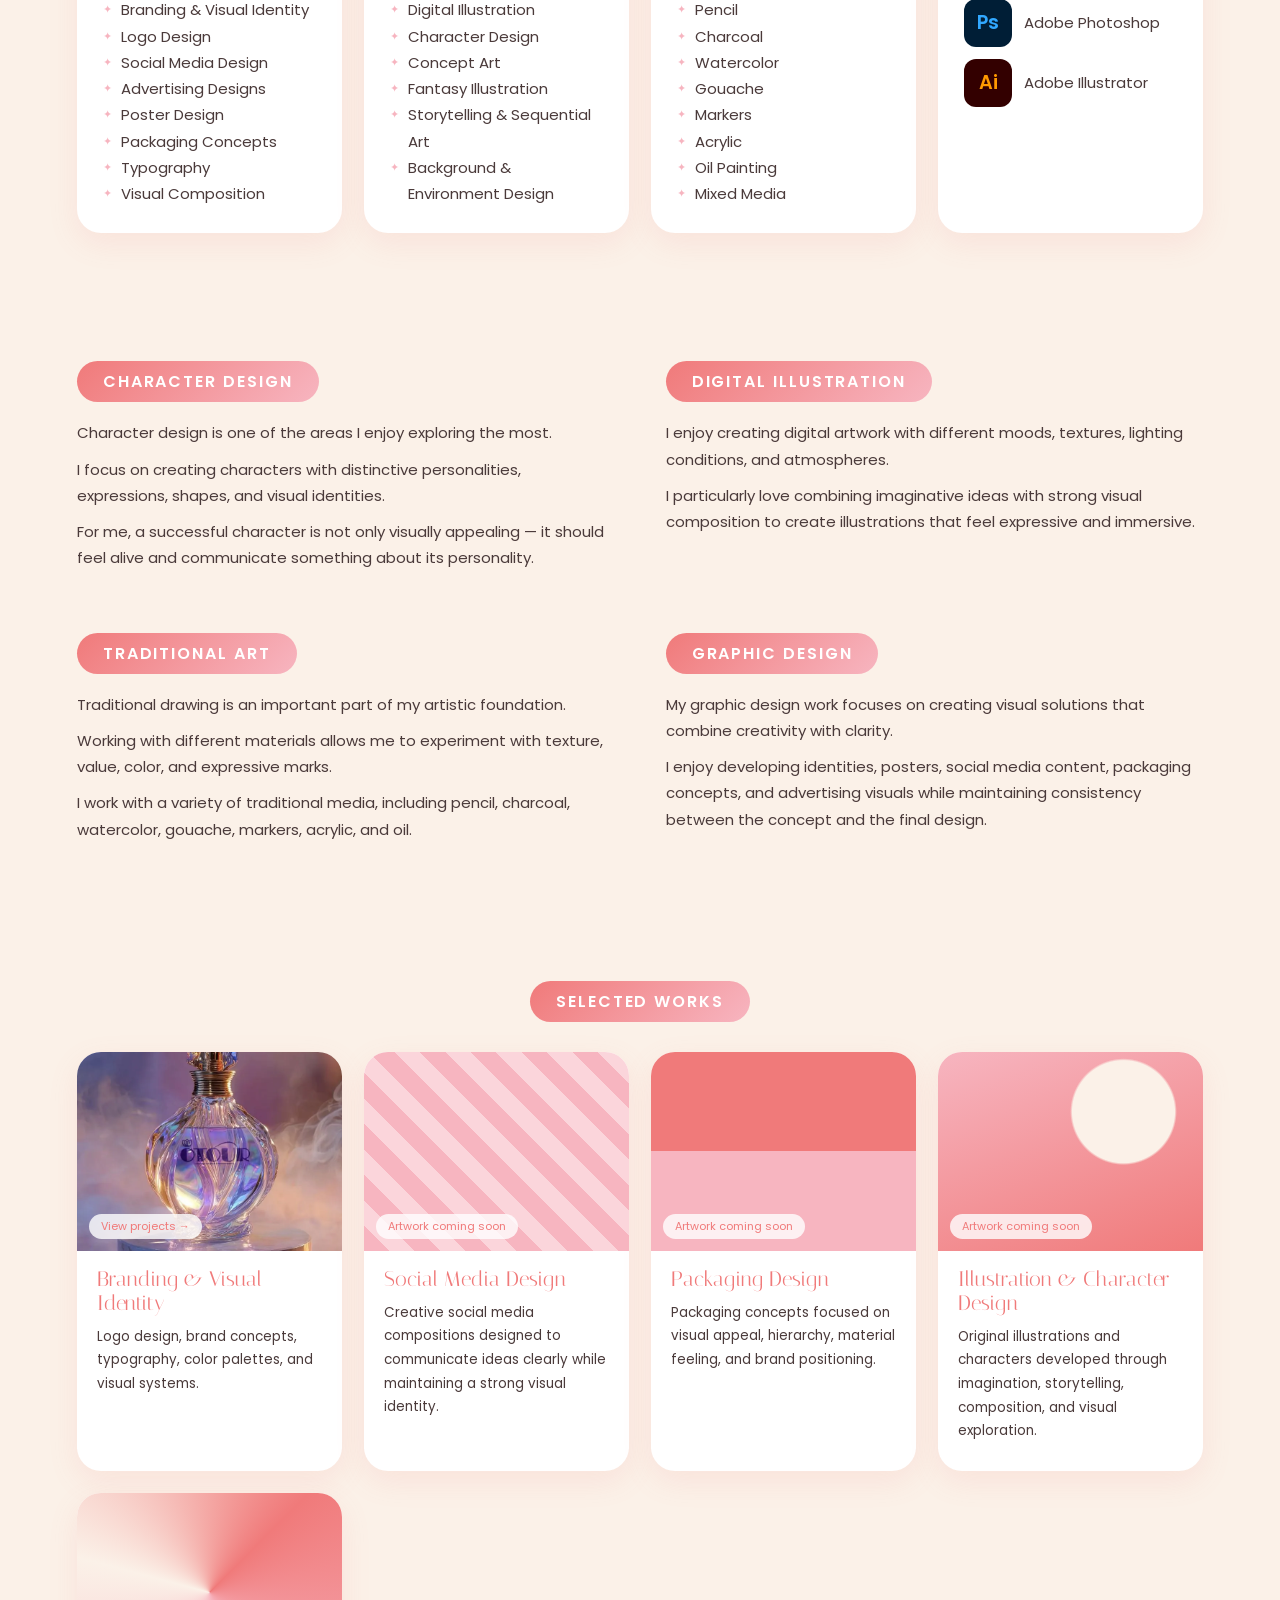
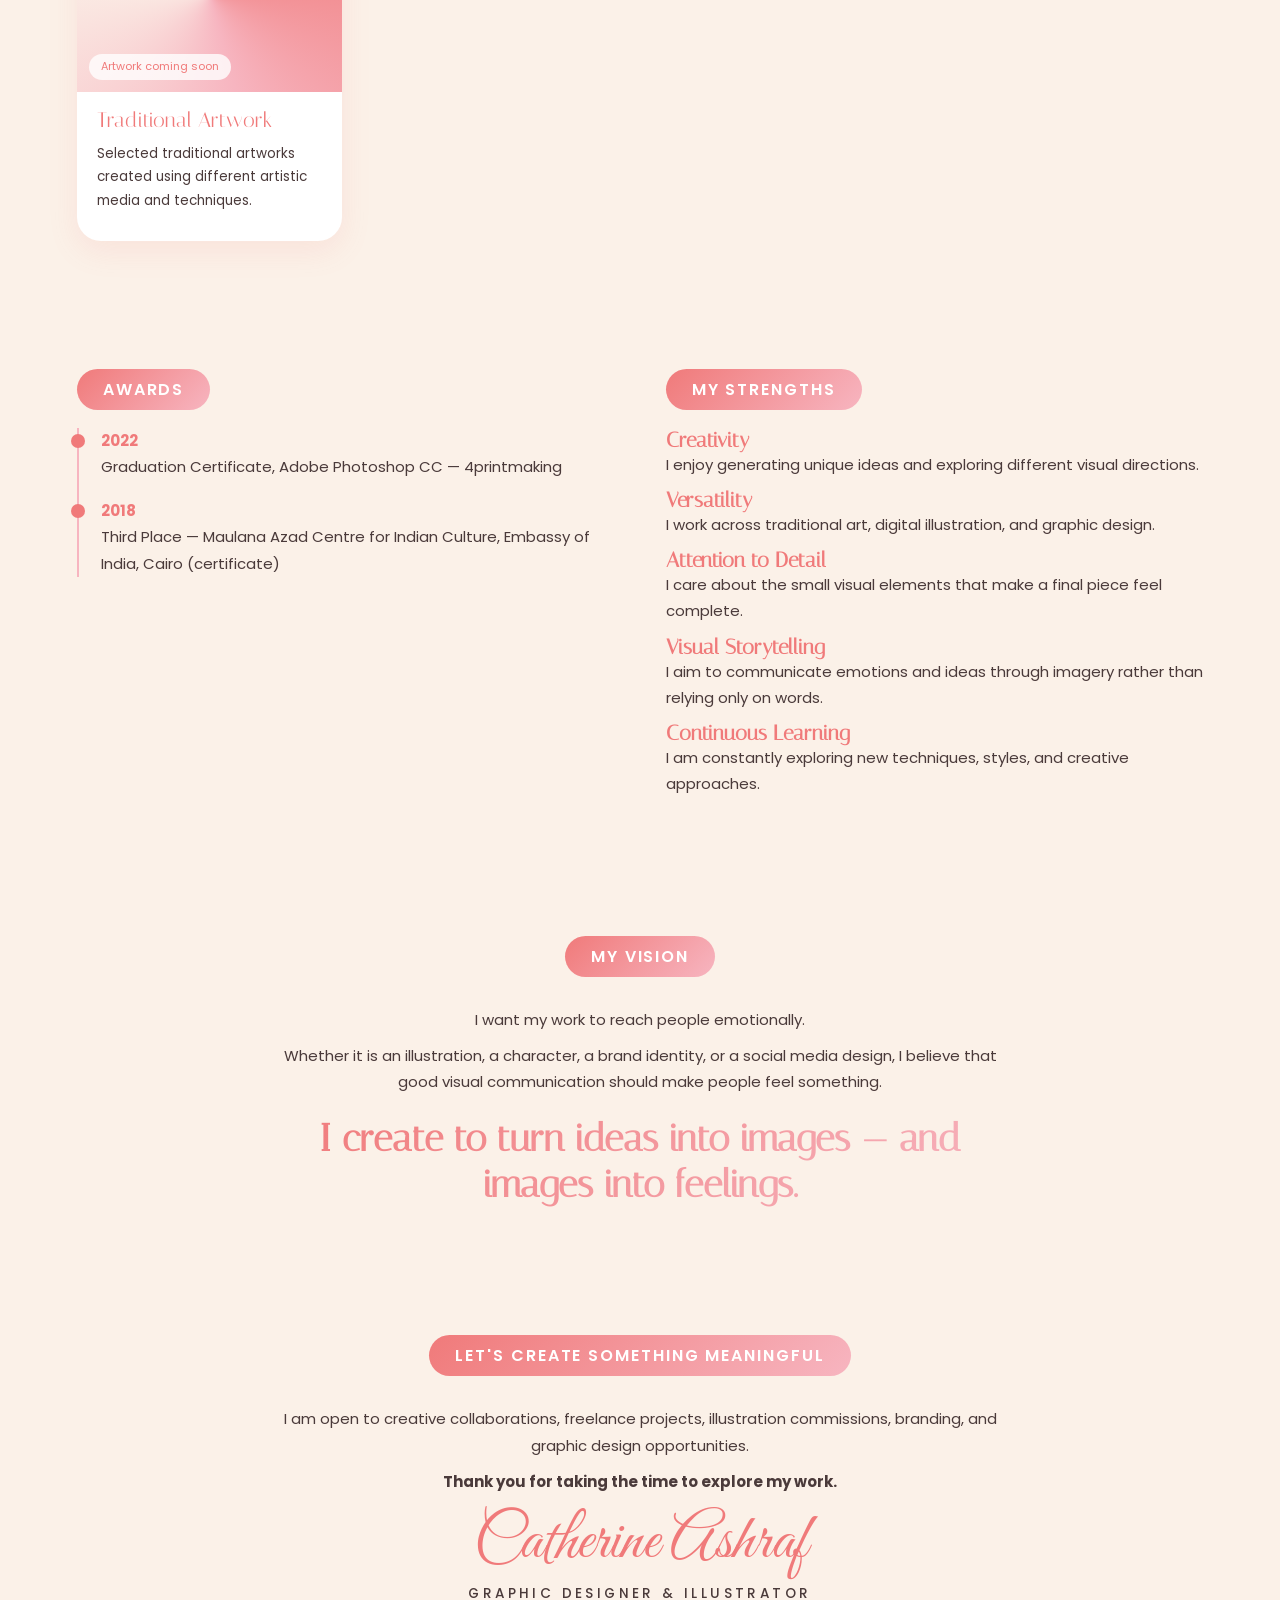
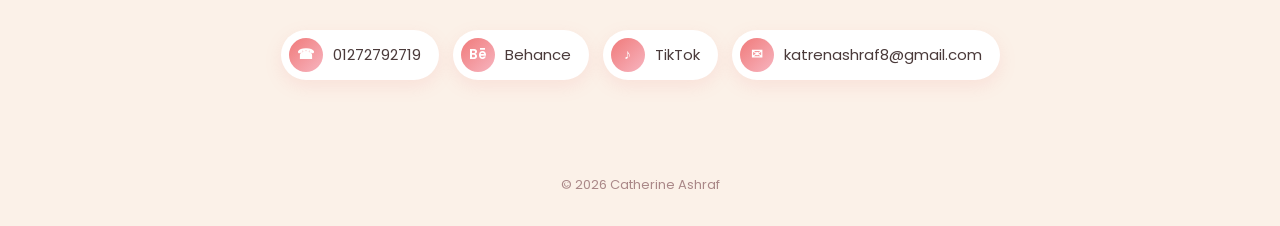
==== commit 2870b0ac: "Link Branding card to branding page with OTOUR thumbnail" ====
--- a/index.html
+++ b/index.html
@@ -20,7 +20,7 @@
 <div class="reveal"><h3 class="pill">TRADITIONAL ART</h3><p>Traditional drawing is an important part of my artistic foundation.</p><p>Working with different materials allows me to experiment with texture, value, color, and expressive marks.</p><p>I work with a variety of traditional media, including pencil, charcoal, watercolor, gouache, markers, acrylic, and oil.</p></div>
 <div class="reveal"><h3 class="pill">GRAPHIC DESIGN</h3><p>My graphic design work focuses on creating visual solutions that combine creativity with clarity.</p><p>I enjoy developing identities, posters, social media content, packaging concepts, and advertising visuals while maintaining consistency between the concept and the final design.</p></div></section>
 <section id="works" class="sec"><h3 class="pill center reveal">SELECTED WORKS</h3><!-- Artwork tiles are placeholders: replace .art divs with real images --><div class="works">
-<article class="work reveal"><div class="art a1"><span>Artwork coming soon</span></div><h4>Branding &amp; Visual Identity</h4><p>Logo design, brand concepts, typography, color palettes, and visual systems.</p></article>
+<a class="work reveal" href="branding.html" style="text-decoration:none;color:inherit;display:block"><div class="art" style="background:url(assets/branding/otour/main.webp) center/cover"><span>View projects →</span></div><h4>Branding &amp; Visual Identity</h4><p>Logo design, brand concepts, typography, color palettes, and visual systems.</p></a>
 <article class="work reveal"><div class="art a2"><span>Artwork coming soon</span></div><h4>Social Media Design</h4><p>Creative social media compositions designed to communicate ideas clearly while maintaining a strong visual identity.</p></article>
 <article class="work reveal"><div class="art a3"><span>Artwork coming soon</span></div><h4>Packaging Design</h4><p>Packaging concepts focused on visual appeal, hierarchy, material feeling, and brand positioning.</p></article>
 <article class="work reveal"><div class="art a4"><span>Artwork coming soon</span></div><h4>Illustration &amp; Character Design</h4><p>Original illustrations and characters developed through imagination, storytelling, composition, and visual exploration.</p></article>
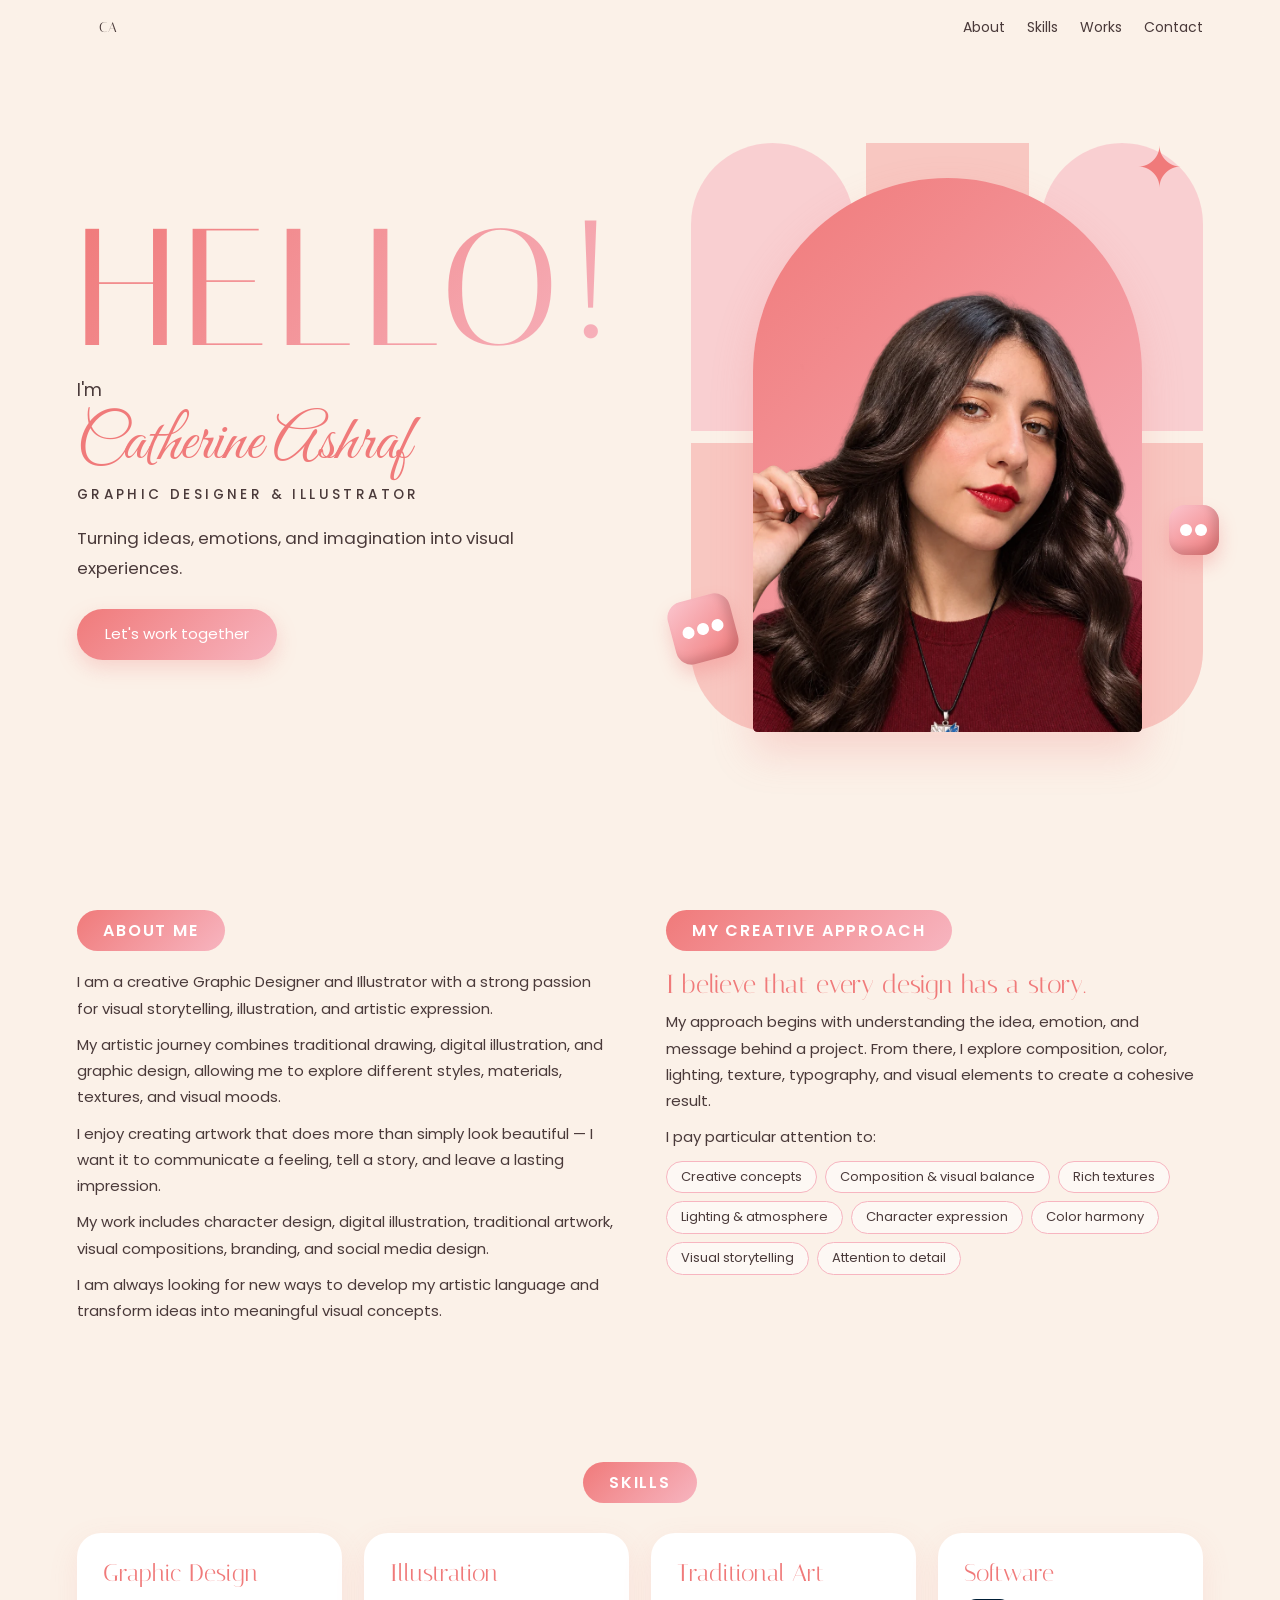
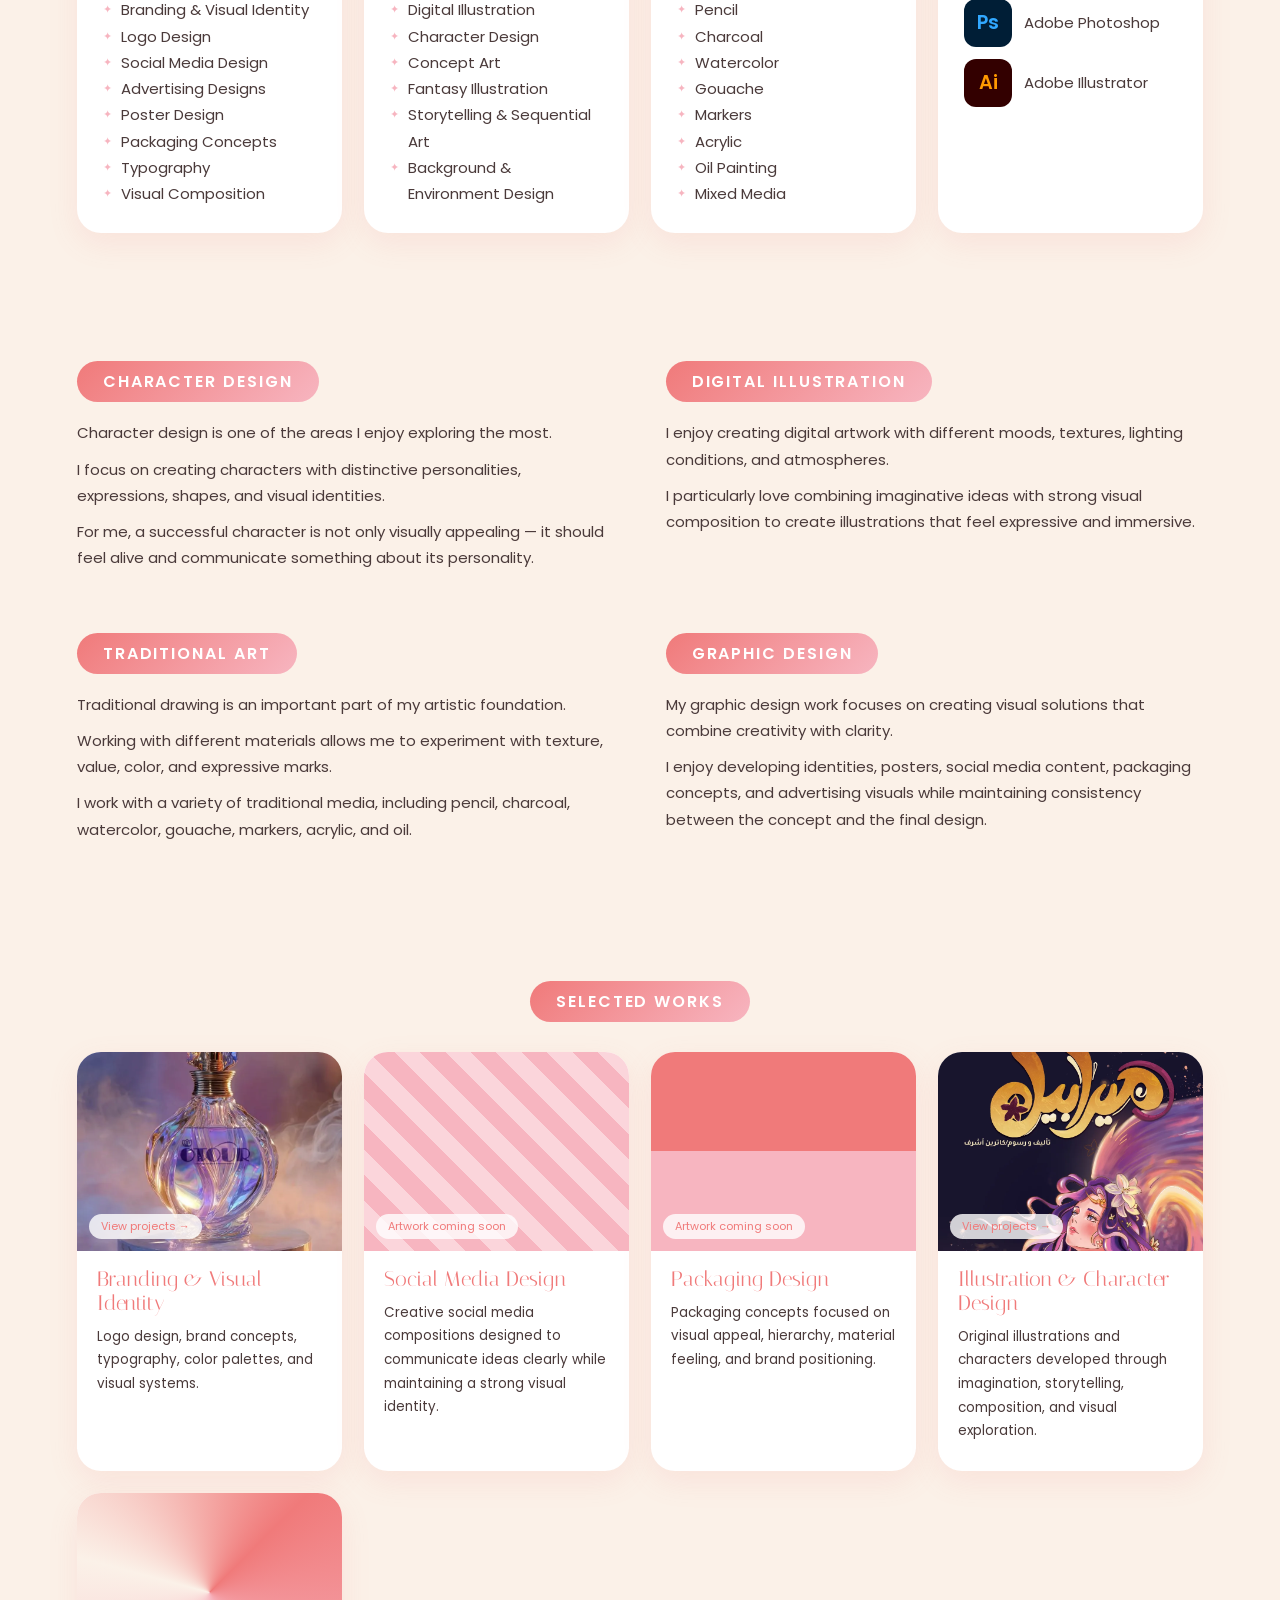
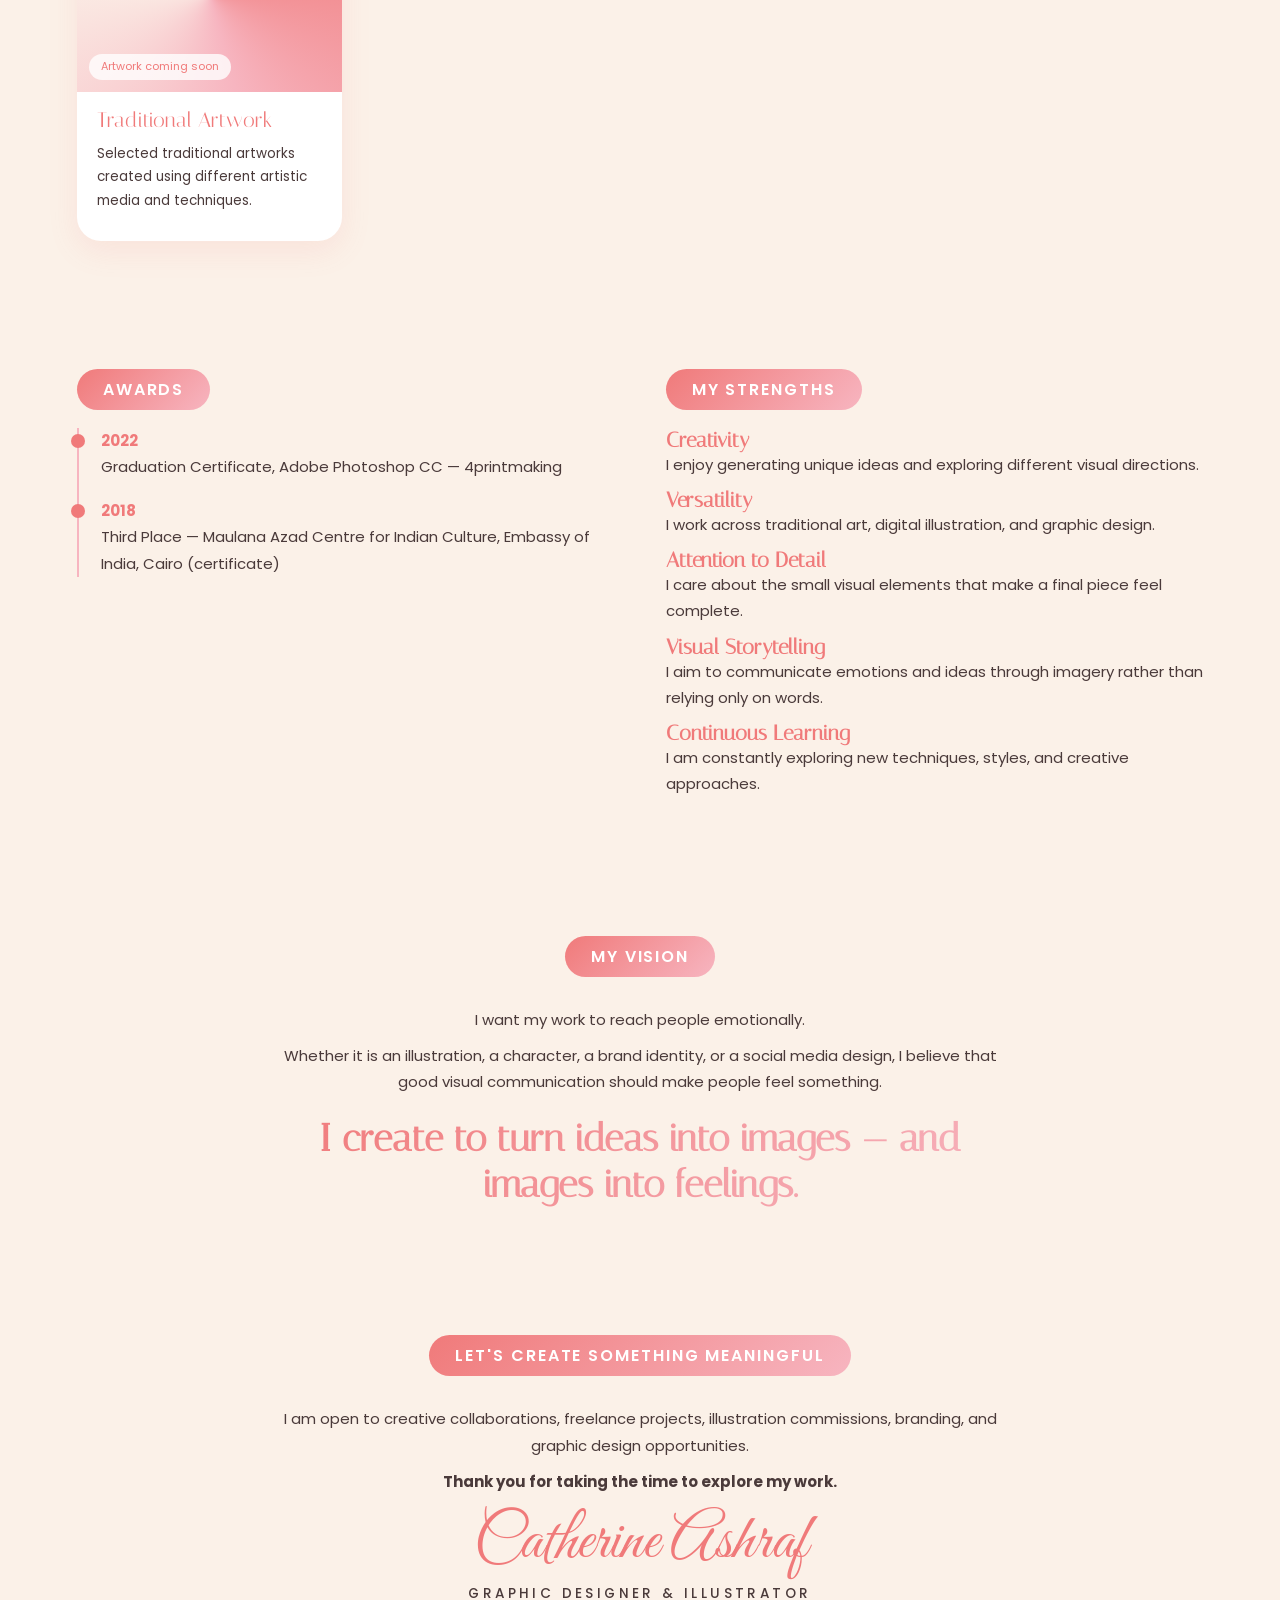
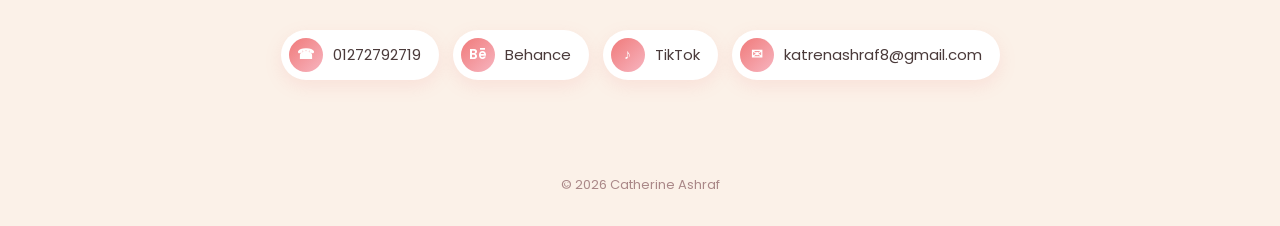
==== commit aab66e19: "Link Illustration card; skip intro after first visit in session" ====
--- a/index.html
+++ b/index.html
@@ -1,7 +1,7 @@
 <!DOCTYPE html><html lang="en"><head><meta charset="UTF-8"><meta name="viewport" content="width=device-width,initial-scale=1">
 <title>Catherine Ashraf — Graphic Designer & Illustrator</title>
 <link rel="preconnect" href="https://fonts.googleapis.com"><link href="https://fonts.googleapis.com/css2?family=Italiana&family=Great+Vibes&family=Poppins:wght@300;400;500;600&display=swap" rel="stylesheet">
-<link rel="stylesheet" href="style.css"></head><body class="intro-on">
+<link rel="stylesheet" href="style.css"><script>try{if(sessionStorage.getItem("introSeen"))document.documentElement.classList.add("no-intro")}catch(e){}</script><style>html.no-intro #intro{display:none}html.no-intro body{overflow:auto}</style></head><body class="intro-on">
 <div id="intro"><video id="introVideo" src="assets/intro.mp4" autoplay muted playsinline preload="auto"></video>
 <button id="unmute" class="ibtn">🔇 Tap to unmute</button><button id="skip" class="ibtn">Skip ›</button></div>
 <header class="nav"><a href="#home" class="logo">CA</a><nav><a href="#about">About</a><a href="#skills">Skills</a><a href="#works">Works</a><a href="#contact">Contact</a></nav></header>
@@ -23,7 +23,7 @@
 <a class="work reveal" href="branding.html" style="text-decoration:none;color:inherit;display:block"><div class="art" style="background:url(assets/branding/otour/main.webp) center/cover"><span>View projects →</span></div><h4>Branding &amp; Visual Identity</h4><p>Logo design, brand concepts, typography, color palettes, and visual systems.</p></a>
 <article class="work reveal"><div class="art a2"><span>Artwork coming soon</span></div><h4>Social Media Design</h4><p>Creative social media compositions designed to communicate ideas clearly while maintaining a strong visual identity.</p></article>
 <article class="work reveal"><div class="art a3"><span>Artwork coming soon</span></div><h4>Packaging Design</h4><p>Packaging concepts focused on visual appeal, hierarchy, material feeling, and brand positioning.</p></article>
-<article class="work reveal"><div class="art a4"><span>Artwork coming soon</span></div><h4>Illustration &amp; Character Design</h4><p>Original illustrations and characters developed through imagination, storytelling, composition, and visual exploration.</p></article>
+<a class="work reveal" href="illustration.html" style="text-decoration:none;color:inherit;display:block"><div class="art" style="background:url(assets/illustration/mirabel/cover.webp) center 20%/cover"><span>View projects →</span></div><h4>Illustration &amp; Character Design</h4><p>Original illustrations and characters developed through imagination, storytelling, composition, and visual exploration.</p></a>
 <article class="work reveal"><div class="art a5"><span>Artwork coming soon</span></div><h4>Traditional Artwork</h4><p>Selected traditional artworks created using different artistic media and techniques.</p></article></div></section>
 <section class="sec grid2">
 <div class="reveal"><h3 class="pill">AWARDS</h3><ul class="timeline"><li><b>2022</b><span>Graduation Certificate, Adobe Photoshop CC — 4printmaking</span></li><li><b>2018</b><span>Third Place — Maulana Azad Centre for Indian Culture, Embassy of India, Cairo (certificate)</span></li></ul></div>
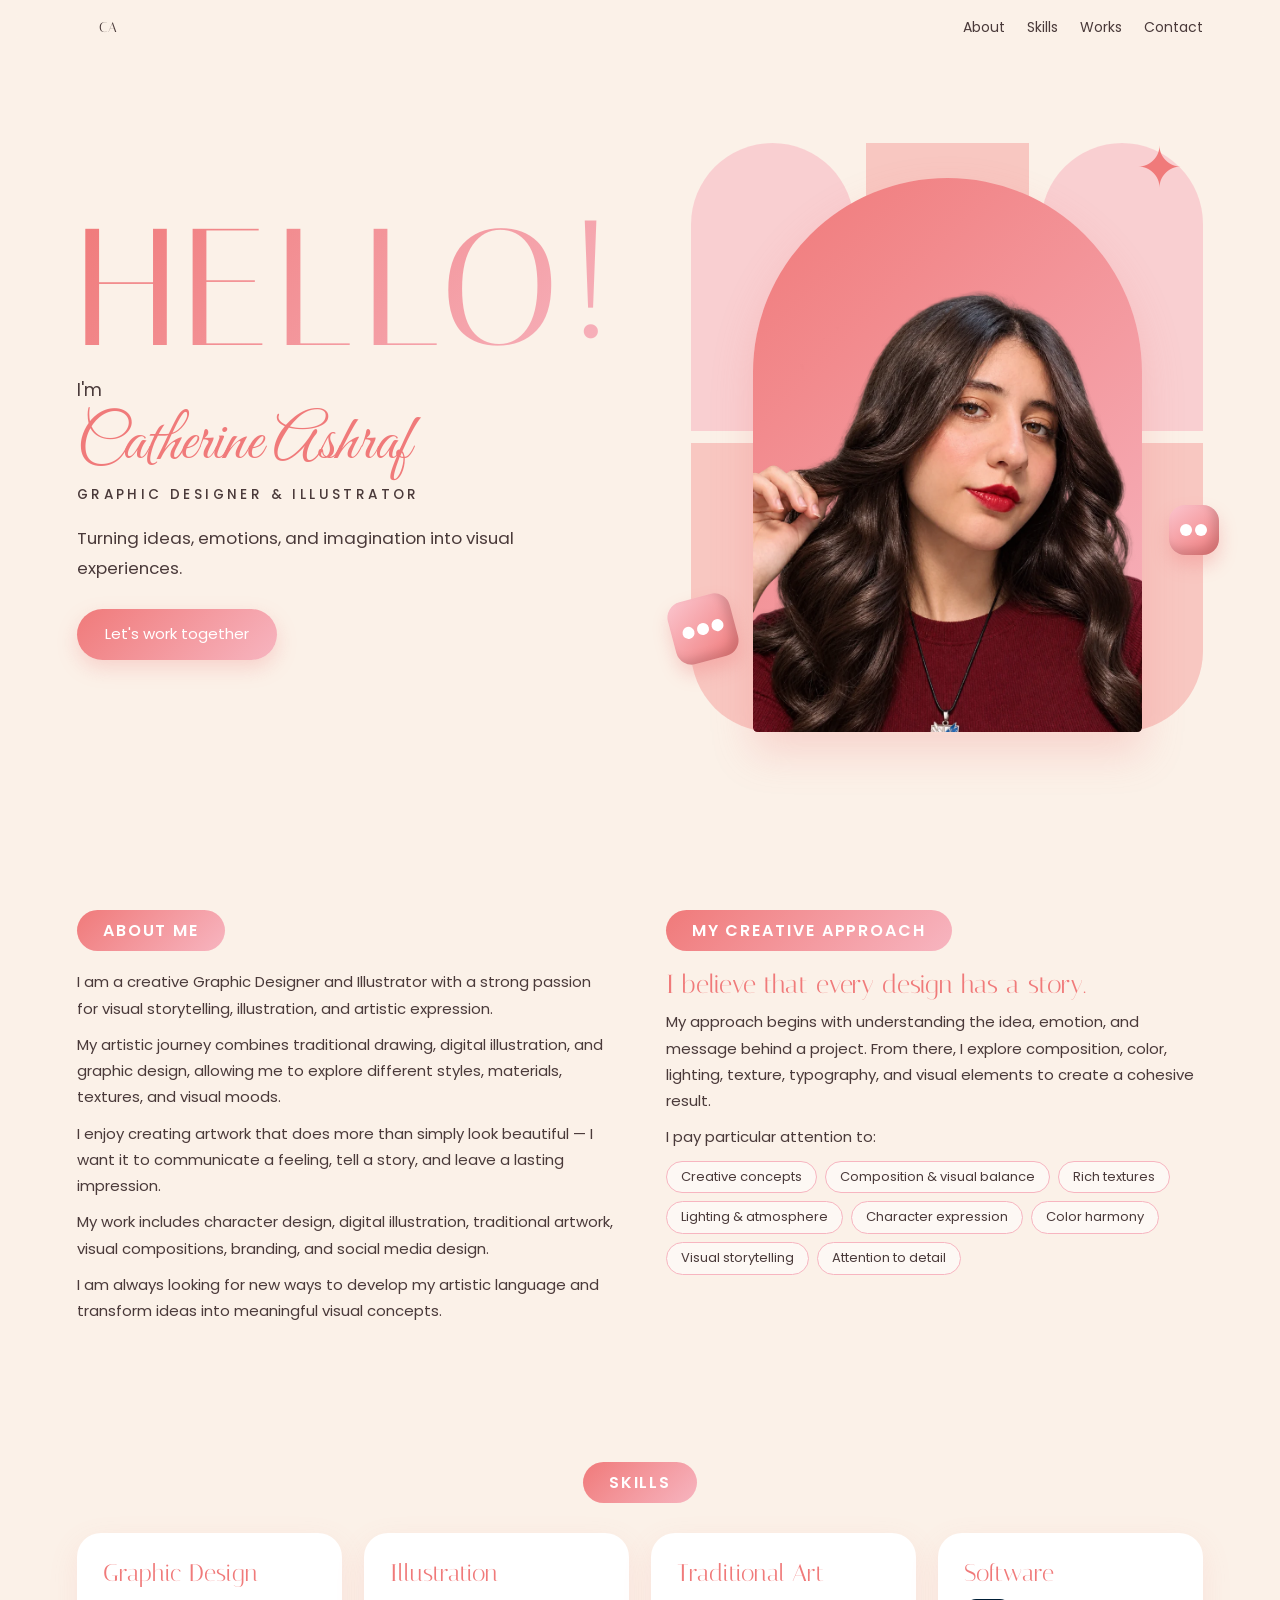
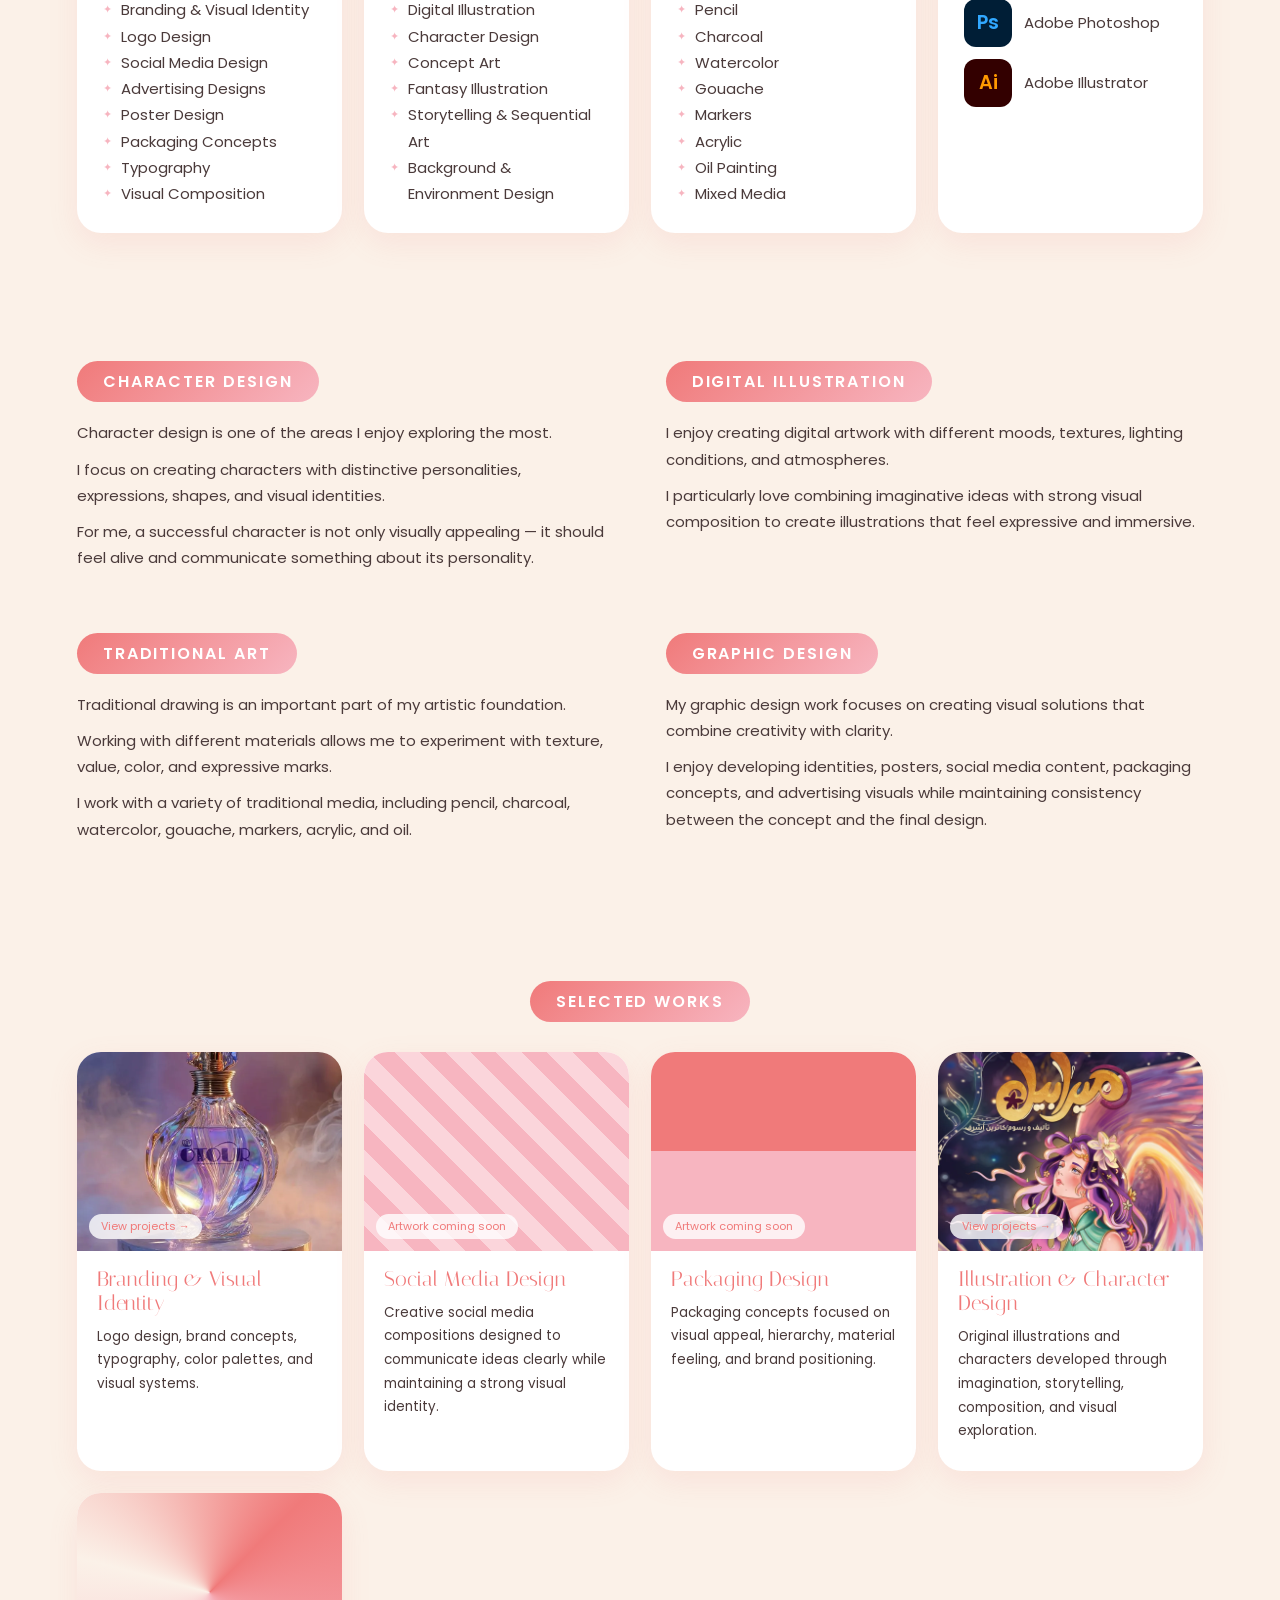
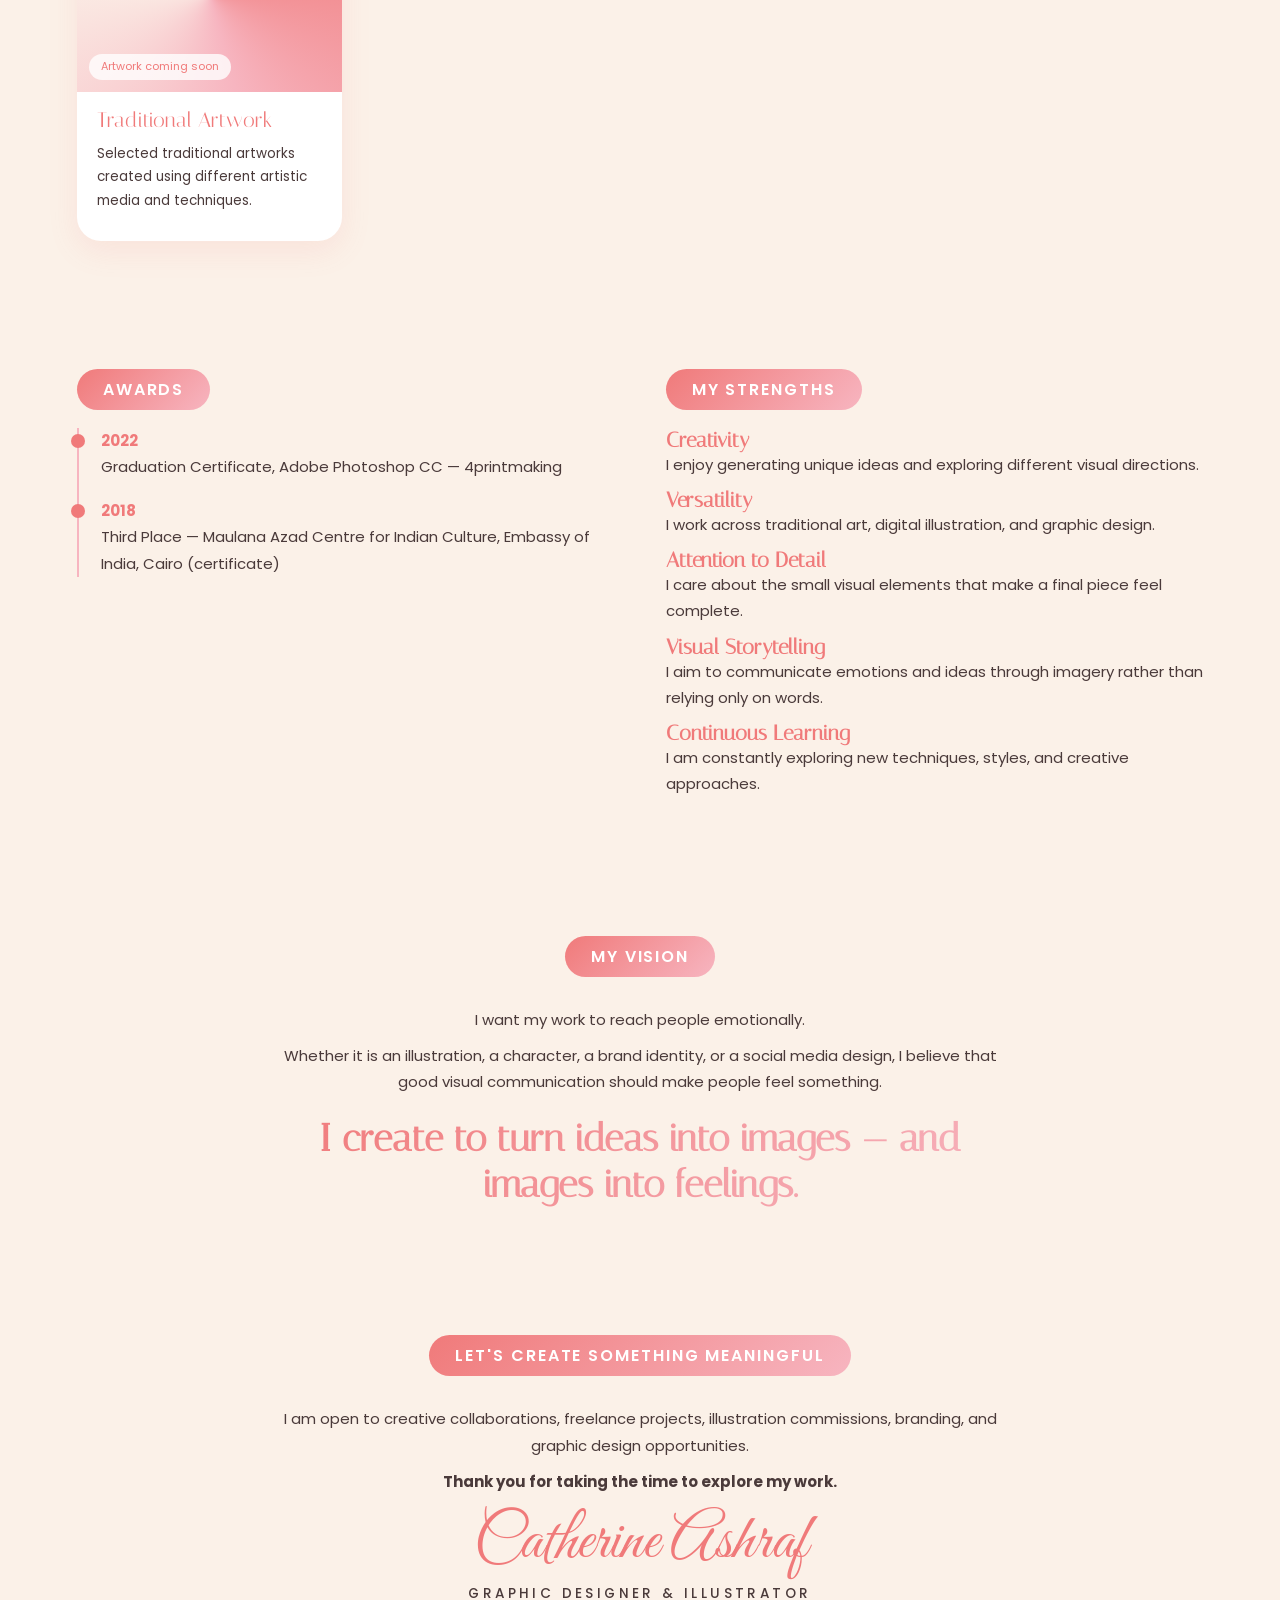
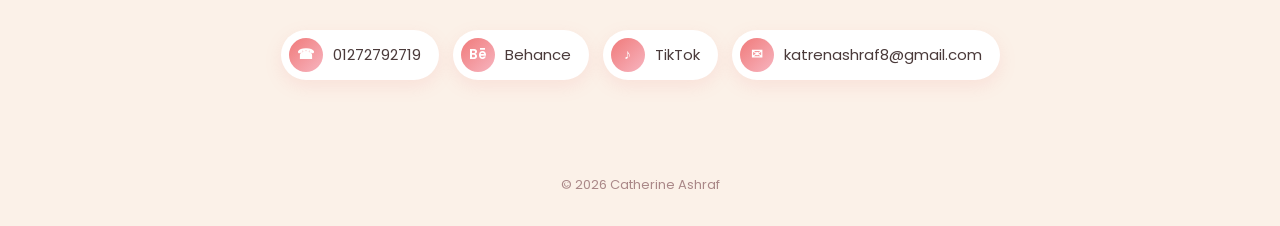
==== commit aa6de4d7: "Force light mode meta" ====
--- a/index.html
+++ b/index.html
@@ -1,4 +1,5 @@
-<!DOCTYPE html><html lang="en"><head><meta charset="UTF-8"><meta name="viewport" content="width=device-width,initial-scale=1">
+<!DOCTYPE html><html lang="en"><head><meta charset="UTF-8">
+<meta name="color-scheme" content="light only"><meta name="supported-color-schemes" content="light"><meta name="theme-color" content="#FBF1E8"><meta name="viewport" content="width=device-width,initial-scale=1">
 <title>Catherine Ashraf — Graphic Designer & Illustrator</title>
 <link rel="preconnect" href="https://fonts.googleapis.com"><link href="https://fonts.googleapis.com/css2?family=Italiana&family=Great+Vibes&family=Poppins:wght@300;400;500;600&display=swap" rel="stylesheet">
 <link rel="stylesheet" href="style.css"><script>try{if(sessionStorage.getItem("introSeen"))document.documentElement.classList.add("no-intro")}catch(e){}</script><style>html.no-intro #intro{display:none}html.no-intro body{overflow:auto}</style></head><body class="intro-on">
--- a/style.css
+++ b/style.css
@@ -1,3 +1,6 @@
+:root{color-scheme:light only}html{color-scheme:light only;background:#FBF1E8;color:#4a3a3a;forced-color-adjust:none}
+body{background-color:#FBF1E8;color:#4a3a3a}input,textarea,select,button{color-scheme:light only}
+@media (prefers-color-scheme:dark){:root,html{color-scheme:light only}html{background:#FBF1E8!important}body{background-color:#FBF1E8!important;color:#4a3a3a}}
 :root{--cream:#FBF1E8;--coral:#F07A7A;--pink:#F7B5C0;--ink:#4a3a3a;--g:linear-gradient(135deg,#F07A7A,#F7B5C0)}
 *{box-sizing:border-box;margin:0;padding:0}html{scroll-behavior:smooth}
 body{font-family:Poppins,sans-serif;background:var(--cream);color:var(--ink);font-size:15px;line-height:1.75;overflow-x:hidden}
